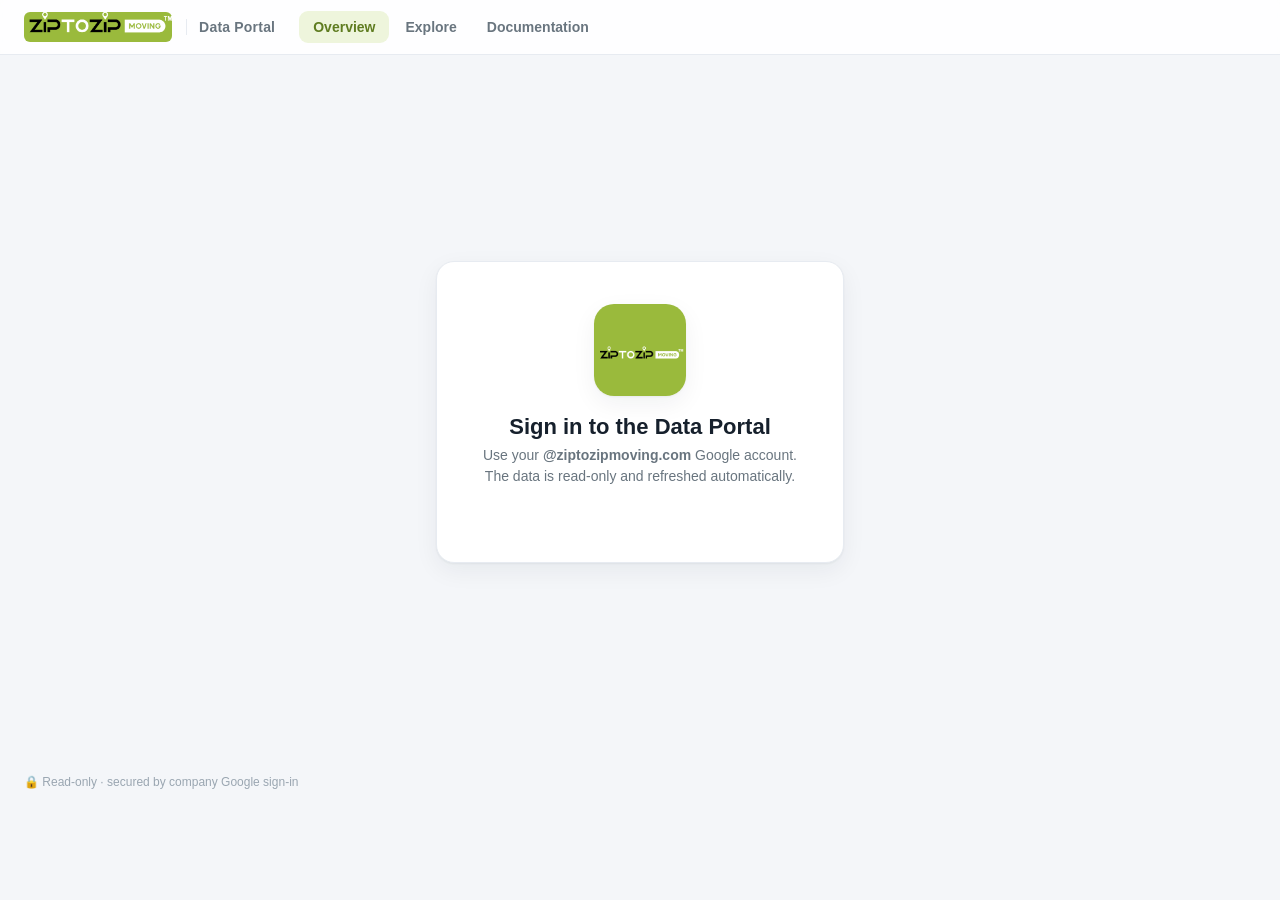
==== index.html @ b8f3fc36 "deploy: dataset folders + moveboard tuji" ====
<!doctype html>
<html lang="en">
<head>
<meta charset="utf-8">
<meta name="viewport" content="width=device-width, initial-scale=1">
<title>Zip to Zip — Data Portal</title>
<link rel="icon" type="image/png" href="logo.png">
<link rel="apple-touch-icon" href="logo.png">
<script src="https://accounts.google.com/gsi/client" async></script>
<style>
  :root{
    --bg:#f4f6f9; --panel:#fff; --ink:#16202c; --muted:#69757f; --faint:#9aa6b1; --line:#e7ebf1;
    --brand:#9ABA3C; --brand-d:#5f7c20; --brand-soft:#eef5dc; --brand-press:#8aa634;
    --blue:#2f6df6; --blue-soft:#e8f0fe; --amber:#e8a93b; --amber-soft:#fdf3e0; --red:#e0556b; --red-soft:#fcebee;
    --teal:#0fb5ae; --shadow:0 1px 2px rgba(16,32,48,.05),0 8px 24px rgba(16,32,48,.06);
    --radius:13px;
  }
  *{box-sizing:border-box}
  html,body{height:100%}
  body{margin:0;font-family:-apple-system,BlinkMacSystemFont,"Segoe UI",Roboto,Helvetica,Arial,sans-serif;background:var(--bg);color:var(--ink);font-size:14px}
  /* ---------- header ---------- */
  header.top{position:sticky;top:0;z-index:40;background:rgba(255,255,255,.86);backdrop-filter:saturate(180%) blur(10px);border-bottom:1px solid var(--line);display:flex;align-items:center;gap:18px;padding:11px 24px}
  .brand{display:flex;align-items:center;gap:10px;font-weight:750;letter-spacing:.2px}
  .logo{width:28px;height:28px;border-radius:8px;background:linear-gradient(135deg,var(--brand),#37c98a);display:grid;place-items:center;color:#fff;font-weight:800;box-shadow:0 2px 8px rgba(10,160,90,.35)}
  nav.tabs{display:flex;gap:2px;margin-left:6px}
  nav.tabs button{border:0;background:none;color:var(--muted);font-weight:600;padding:8px 14px;border-radius:9px;cursor:pointer;font-size:14px}
  nav.tabs button.active{background:var(--brand-soft);color:var(--brand-d)}
  nav.tabs button:hover:not(.active){background:#eef1f5;color:var(--ink)}
  .spacer{flex:1}
  .who{font-size:13px;color:var(--muted);display:flex;align-items:center;gap:7px}
  .who .av{width:24px;height:24px;border-radius:50%;background:var(--brand-soft);color:var(--brand-d);display:grid;place-items:center;font-weight:700;font-size:12px}
  .btn{border:1px solid var(--line);background:#fff;border-radius:10px;padding:0 13px;height:38px;font-size:13px;font-weight:600;cursor:pointer;color:var(--ink);display:inline-flex;align-items:center;gap:7px;white-space:nowrap}
  .btn:hover{background:#f5f7fa;border-color:#d8dee6}
  .btn.brand{background:var(--brand);border-color:var(--brand);color:#23300f;font-weight:700}
  .btn.brand:hover{background:var(--brand-press);border-color:var(--brand-press)}
  .brandlogo{height:30px;border-radius:6px;display:block}
  .brandsub{color:var(--muted);font-weight:600;font-size:14px;border-left:1px solid var(--line);padding-left:12px;margin-left:4px}
  .btn.ghost{border-color:transparent;background:transparent;color:var(--muted)}
  .btn svg{width:15px;height:15px}
  main{max-width:1280px;margin:0 auto;padding:24px}
  .hidden{display:none!important}
  /* ---------- gate ---------- */
  .gate{min-height:74vh;display:grid;place-items:center;text-align:center}
  .gate .card{background:#fff;border:1px solid var(--line);border-radius:18px;box-shadow:var(--shadow);padding:42px 46px;max-width:430px}
  .gate h1{margin:.4em 0 .2em;font-size:22px}
  .gate p{color:var(--muted);margin:.2em 0 20px;line-height:1.55}
  .gate .g_id_signin{display:flex;justify-content:center}
  /* ---------- kpis ---------- */
  .kpis{display:grid;grid-template-columns:repeat(4,1fr);gap:14px;margin-bottom:20px}
  .kpi{background:#fff;border:1px solid var(--line);border-radius:var(--radius);padding:16px 18px;box-shadow:var(--shadow);position:relative;overflow:hidden}
  .kpi::after{content:"";position:absolute;right:-14px;top:-14px;width:52px;height:52px;border-radius:50%;background:var(--brand-soft)}
  .kpi .label{font-size:11.5px;color:var(--muted);font-weight:700;text-transform:uppercase;letter-spacing:.05em}
  .kpi .val{font-size:27px;font-weight:780;margin-top:7px;letter-spacing:-.5px}
  .kpi .sub{font-size:12px;color:var(--faint);margin-top:3px}
  .refreshbar{display:flex;align-items:center;gap:11px;background:#fff;border:1px solid var(--line);border-radius:12px;box-shadow:var(--shadow);padding:11px 16px;margin-bottom:16px;font-size:13.5px;color:var(--muted)}
  .refreshbar .dotlive{width:8px;height:8px;border-radius:50%;background:var(--brand);box-shadow:0 0 0 3px var(--brand-soft);flex:none}
  .refreshbar b{color:var(--ink);font-weight:650}
  /* ---------- overview cards ---------- */
  .section-title{font-size:12px;font-weight:750;color:var(--muted);text-transform:uppercase;letter-spacing:.06em;margin:4px 0 12px}
  .grid{display:grid;grid-template-columns:repeat(auto-fill,minmax(330px,1fr));gap:14px}
  .tcard{background:#fff;border:1px solid var(--line);border-radius:var(--radius);padding:17px 18px;box-shadow:var(--shadow);cursor:pointer;transition:transform .09s,box-shadow .09s,border-color .09s}
  .tcard:hover{transform:translateY(-2px);box-shadow:0 12px 30px rgba(16,32,48,.13);border-color:#d8e0e8}
  .tcard h3{margin:0;font-size:15px;display:flex;align-items:center;gap:8px}
  .tcard .openhint{margin-left:auto;color:var(--faint);font-size:12px;font-weight:600;opacity:0;transition:opacity .1s}
  .tcard:hover .openhint{opacity:1}
  .dot{width:9px;height:9px;border-radius:50%;display:inline-block;flex:none;box-shadow:0 0 0 3px rgba(0,0,0,.03)}
  .dot.g{background:var(--brand)} .dot.a{background:var(--amber)} .dot.r{background:#aab4bd}
  .tcard .rows{font-size:30px;font-weight:780;margin:9px 0 4px;letter-spacing:-.5px}
  .meta{font-size:12.5px;color:var(--muted);line-height:1.75}
  .meta b{color:var(--ink);font-weight:650}
  .chips{display:flex;flex-wrap:wrap;gap:5px;margin-top:11px}
  .chip{background:#f2f5f9;border:1px solid var(--line);border-radius:999px;padding:3px 10px;font-size:11px;color:var(--muted)}
  /* ---------- explore ---------- */
  .toolbar{background:#fff;border:1px solid var(--line);border-radius:var(--radius);box-shadow:var(--shadow);padding:12px 14px;display:flex;align-items:center;gap:10px;flex-wrap:wrap;margin-bottom:14px}
  .field{display:flex;align-items:center;gap:7px;height:38px;border:1px solid var(--line);border-radius:10px;padding:0 6px 0 11px;background:#fff}
  .field label{font-size:11px;color:var(--faint);font-weight:700;text-transform:uppercase;letter-spacing:.04em}
  .field select,.field input{border:0;outline:0;background:transparent;font-size:13.5px;color:var(--ink);height:36px}
  select.bare,input.bare{border:1px solid var(--line);border-radius:10px;height:38px;padding:0 11px;font-size:13.5px;background:#fff;color:var(--ink);outline:0}
  select.bare:focus,input.bare:focus,.field:focus-within{border-color:var(--brand);box-shadow:0 0 0 3px var(--brand-soft)}
  .search{flex:1;min-width:180px;position:relative;display:flex;align-items:center}
  .search svg{position:absolute;left:11px;width:15px;height:15px;color:var(--faint)}
  .search input{width:100%;height:38px;border:1px solid var(--line);border-radius:10px;padding:0 12px 0 33px;font-size:13.5px;outline:0;background:#fff}
  .search input:focus{border-color:var(--brand);box-shadow:0 0 0 3px var(--brand-soft)}
  .menu-wrap{position:relative}
  .pop{position:absolute;top:calc(100% + 6px);z-index:50;background:#fff;border:1px solid var(--line);border-radius:12px;box-shadow:0 10px 30px rgba(16,32,48,.16);padding:6px;min-width:210px}
  .pop.right{right:0}
  .pop button.item{display:flex;width:100%;align-items:center;gap:10px;border:0;background:none;padding:9px 11px;border-radius:8px;font-size:13.5px;cursor:pointer;color:var(--ink);text-align:left}
  .pop button.item:hover{background:#f3f6f9}
  .pop button.item svg{width:16px;height:16px;flex:none;color:var(--muted)}
  .colpop{max-height:320px;overflow:auto;min-width:240px}
  .colpop .row{display:flex;align-items:center;gap:9px;padding:6px 9px;border-radius:8px;font-size:13px}
  .colpop .row:hover{background:#f3f6f9}
  .colpop .tools{display:flex;gap:6px;padding:4px 6px 8px;border-bottom:1px solid var(--line);margin-bottom:6px}
  .metabar{display:flex;align-items:center;gap:10px;margin:0 2px 10px;font-size:13px;color:var(--muted)}
  .pill{display:inline-flex;align-items:center;gap:6px;background:#f2f5f9;border:1px solid var(--line);border-radius:999px;padding:3px 11px;font-size:12px;color:var(--muted)}
  .pill.warn{background:var(--amber-soft);border-color:#f3dca6;color:#9a6b12}
  .tablewrap{background:#fff;border:1px solid var(--line);border-radius:var(--radius);box-shadow:var(--shadow);overflow:auto;max-height:64vh}
  table.data{border-collapse:separate;border-spacing:0;width:100%;font-size:13px}
  table.data th,table.data td{padding:12px 18px;border-bottom:1px solid #eef1f5;text-align:left;white-space:nowrap;max-width:400px;overflow:hidden;text-overflow:ellipsis;vertical-align:middle}
  table.data thead th{position:sticky;top:0;background:#fbfcfe;font-weight:700;color:#5b6772;cursor:pointer;user-select:none;font-size:11px;text-transform:uppercase;letter-spacing:.05em;border-bottom:2px solid #e3e8ef;z-index:1}
  table.data thead th:hover{color:var(--brand-d)}
  table.data tbody tr{transition:background .06s}
  table.data tbody tr:hover{background:#f5faf7}
  table.data tbody tr:last-child td{border-bottom:0}
  table.data th:first-child,table.data td:first-child{padding-left:22px}
  table.data th:last-child,table.data td:last-child{padding-right:22px}
  table.data td:first-child{color:var(--muted);font-variant-numeric:tabular-nums}
  table.data th.num,table.data td.num{text-align:right;font-variant-numeric:tabular-nums}
  td .money{font-variant-numeric:tabular-nums;font-weight:650}
  .badge{display:inline-block;padding:2px 10px;border-radius:999px;font-size:11.5px;font-weight:650;line-height:1.5}
  .badge.g{background:var(--brand-soft);color:var(--brand-d)} .badge.b{background:var(--blue-soft);color:#1b4fd1}
  .badge.a{background:var(--amber-soft);color:#9a6b12} .badge.r{background:var(--red-soft);color:#bb3b52}
  .badge.n{background:#eef1f5;color:#5b6772}
  .muted{color:var(--faint)} .small{font-size:12px}
  .pager{display:flex;align-items:center;gap:8px;justify-content:flex-end;margin-top:12px;font-size:13px;color:var(--muted)}
  .state{display:grid;place-items:center;padding:64px 0;color:var(--faint);text-align:center}
  .spin{width:26px;height:26px;border:3px solid var(--line);border-top-color:var(--brand);border-radius:50%;animation:sp .8s linear infinite;margin-bottom:12px}
  @keyframes sp{to{transform:rotate(360deg)}}
  /* docs */
  .doc-wrap{max-width:940px;margin:0 auto}
  .doc-card{background:#fff;border:1px solid var(--line);border-radius:var(--radius);padding:20px 22px;box-shadow:var(--shadow);margin-bottom:16px}
  .doc-card h2{font-size:15px;margin:0 0 4px;display:flex;align-items:center;gap:8px}
  .doc-card>p{color:var(--muted);line-height:1.6;margin:6px 0 12px;font-size:13.5px}
  .kv{display:flex;gap:12px;align-items:center;font-size:13px;padding:9px 0;border-bottom:1px dashed var(--line)}
  .kv:last-child{border-bottom:0}
  .kv .k{color:var(--muted);width:120px;flex:none;font-weight:650}
  .kv code,code.inline{background:#eef2f7;padding:2px 8px;border-radius:6px;font-size:12.5px;font-family:ui-monospace,SFMono-Regular,Menlo,Consolas,monospace}
  .copybtn{margin-left:auto;border:1px solid var(--line);background:#fff;border-radius:7px;padding:4px 9px;font-size:11.5px;font-weight:600;cursor:pointer;color:var(--muted)}
  .copybtn:hover{background:#f3f6f9;color:var(--ink)}
  pre.code{position:relative;background:#0e1726;color:#e7eef6;border-radius:11px;padding:15px 16px;overflow:auto;font-size:12.5px;line-height:1.6;font-family:ui-monospace,SFMono-Regular,Menlo,Consolas,monospace;margin:4px 0}
  pre.code .cp{position:absolute;top:8px;right:8px;background:#1d2a3d;border:0;color:#9fb4cc;border-radius:7px;padding:4px 9px;font-size:11px;cursor:pointer}
  pre.code .cp:hover{background:#26384f;color:#fff}
  table.api{width:100%;border-collapse:collapse;font-size:13px;margin-top:4px}
  table.api th,table.api td{border-bottom:1px solid var(--line);padding:9px 10px;text-align:left;vertical-align:top}
  table.api th{font-size:11px;text-transform:uppercase;letter-spacing:.04em;color:var(--muted)}
  table.api code{background:#eef2f7;padding:1px 6px;border-radius:5px;font-size:12px;font-family:ui-monospace,monospace}
  .dc-head{display:flex;align-items:center;gap:8px;flex-wrap:wrap}
  /* toast */
  #toast{position:fixed;bottom:24px;left:50%;transform:translateX(-50%) translateY(20px);background:#16202c;color:#fff;padding:11px 18px;border-radius:10px;font-size:13px;font-weight:600;box-shadow:0 8px 28px rgba(0,0,0,.25);opacity:0;pointer-events:none;transition:.25s;z-index:99;display:flex;gap:8px;align-items:center}
  #toast.show{opacity:1;transform:translateX(-50%) translateY(0)}
  footer{max-width:1280px;margin:6px auto 32px;padding:0 24px;color:var(--faint);font-size:12px;display:flex;gap:8px;align-items:center}
  .err{color:var(--red);font-size:13px}
  @media(max-width:820px){.kpis{grid-template-columns:repeat(2,1fr)}}
</style>
</head>
<body>
<header class="top">
  <div class="brand"><img class="brandlogo" src="logo-wide.png" alt="Zip to Zip Moving"><span class="brandsub">Data Portal</span></div>
  <nav class="tabs" id="tabs">
    <button data-tab="overview" class="active">Overview</button>
    <button data-tab="explore">Explore</button>
    <button data-tab="docs">Documentation</button>
  </nav>
  <div class="spacer"></div>
  <div class="who" id="who"></div>
  <div id="gbtn"><div id="g_id_onload" data-client_id="32168089642-fkk3rglncf6hl5ikq7pi6jbornug1kbb.apps.googleusercontent.com" data-callback="onSignIn" data-auto_prompt="false" data-auto_select="true"></div><div class="g_id_signin" data-type="standard" data-size="medium"></div></div>
  <button class="btn ghost hidden" id="refreshBtn" title="Refresh data"><svg viewBox="0 0 24 24" fill="none" stroke="currentColor" stroke-width="2"><path d="M21 12a9 9 0 1 1-2.6-6.4M21 4v5h-5"/></svg></button>
</header>

<main>
  <section id="gate" class="gate">
    <div class="card">
      <img src="logo.png" alt="Zip to Zip Moving" style="width:92px;height:92px;border-radius:20px;display:block;margin:0 auto 18px;box-shadow:var(--shadow)">
      <h1>Sign in to the Data Portal</h1>
      <p>Use your <b>@ziptozipmoving.com</b> Google account.<br>The data is read-only and refreshed automatically.</p>
      <div class="g_id_signin" data-type="standard" data-size="large" data-theme="filled_black" data-shape="pill"></div>
      <div class="err" id="gateErr" style="margin-top:12px"></div>
    </div>
  </section>

  <div id="app" class="hidden">
    <!-- OVERVIEW -->
    <section id="overview">
      <div id="refreshBar" class="refreshbar"></div>
      <div class="kpis" id="kpis"></div>
      <div class="section-title">Datasets — health &amp; freshness</div>
      <div id="cards"></div>
    </section>

    <!-- EXPLORE -->
    <section id="explore" class="hidden">
      <div class="toolbar">
        <select class="bare" id="exTable" style="font-weight:650"></select>
        <div class="menu-wrap">
          <button class="btn" id="colBtn"><svg viewBox="0 0 24 24" fill="none" stroke="currentColor" stroke-width="2"><path d="M4 6h16M4 12h16M4 18h16"/></svg> Columns</button>
          <div class="pop colpop hidden" id="colPop"></div>
        </div>
        <div class="field"><label>From</label><input type="date" id="exSince"></div>
        <select class="bare" id="exLimit" title="Max rows to load">
          <option value="1000">1,000 rows</option><option value="10000">10,000 rows</option>
          <option value="50000">50,000 rows</option><option value="1000000">All rows</option>
        </select>
        <button class="btn brand" id="exLoad">Load</button>
        <div class="search"><svg viewBox="0 0 24 24" fill="none" stroke="currentColor" stroke-width="2"><circle cx="11" cy="11" r="7"/><path d="m21 21-4.3-4.3"/></svg><input type="text" id="exSearch" placeholder="Search loaded rows…"></div>
        <div class="menu-wrap">
          <button class="btn" id="expBtn"><svg viewBox="0 0 24 24" fill="none" stroke="currentColor" stroke-width="2"><path d="M12 3v12m0 0 4-4m-4 4-4-4M5 21h14"/></svg> Export <svg viewBox="0 0 24 24" fill="none" stroke="currentColor" stroke-width="2" style="width:13px"><path d="m6 9 6 6 6-6"/></svg></button>
          <div class="pop right hidden" id="expPop">
            <button class="item" data-x="csv"><svg viewBox="0 0 24 24" fill="none" stroke="currentColor" stroke-width="2"><path d="M12 3v12m0 0 4-4m-4 4-4-4M5 21h14"/></svg> Download CSV</button>
            <button class="item" data-x="json"><svg viewBox="0 0 24 24" fill="none" stroke="currentColor" stroke-width="2"><path d="M12 3v12m0 0 4-4m-4 4-4-4M5 21h14"/></svg> Download JSON</button>
            <button class="item" data-x="copy"><svg viewBox="0 0 24 24" fill="none" stroke="currentColor" stroke-width="2"><rect x="9" y="9" width="11" height="11" rx="2"/><path d="M5 15V5a2 2 0 0 1 2-2h10"/></svg> Copy to clipboard</button>
          </div>
        </div>
      </div>
      <div class="metabar" id="exMeta"></div>
      <div class="tablewrap"><div id="exBody"></div></div>
      <div class="pager" id="exPager"></div>
    </section>

    <!-- DOCUMENTATION -->
    <section id="docs" class="hidden doc-wrap"></section>
  </div>
</main>

<footer><span>🔒 Read-only · secured by company Google sign-in</span><span class="spacer" style="flex:1"></span><span id="genAt"></span></footer>
<div id="toast"></div>

<script>
const API="https://ztz-bridge-32168089642.us-east4.run.app";
let TOKEN=null,STATS=null;
const LABELS={angi_leads:"Angi Leads",thumbtack_leads:"Thumbtack Leads",ringcentral_calls:"RingCentral Calls",
  ringcentral_sms:"RingCentral SMS",callrail_calls:"CallRail Calls",moveboard:"Moveboard (Jobs)",hatch:"Hatch"};
const pretty=t=>LABELS[t]||t.replace(/_/g," ").replace(/\b\w/g,c=>c.toUpperCase());
const dispName=t=>t.label||pretty(t.table);   // t is a STATS entry
const fmtN=n=>Number(n).toLocaleString();
/* group STATS entries into ordered folders by their catalog category */
function groupByFolder(tables){
  const f={};
  tables.forEach(t=>{const k=t.category||"Other";
    (f[k]=f[k]||{name:k,order:t.cat_order??999,items:[]}).items.push(t);
    f[k].order=Math.min(f[k].order,t.cat_order??999);});
  const arr=Object.values(f);
  arr.forEach(x=>x.items.sort((a,b)=>((a.ds_order??999)-(b.ds_order??999))||a.table.localeCompare(b.table)));
  arr.sort((a,b)=>(a.order-b.order)||a.name.localeCompare(b.name));
  return arr;
}
function ago(s){if(!s)return"—";const d=new Date(s.replace(" ","T")+"Z");const m=(Date.now()-d)/6e4;
  if(m<60)return Math.max(1,Math.round(m))+"m ago";const h=m/60;if(h<24)return Math.round(h)+"h ago";
  const dd=h/24;if(dd<30)return Math.round(dd)+"d ago";return Math.round(dd/30)+"mo ago";}
function statusDot(s){if(!s)return"r";const d=(Date.now()-new Date(s.replace(" ","T")+"Z"))/864e5;return d<7?"g":d<30?"a":"r";}
function dOnly(s){return s?s.slice(0,10):"—";}
function toast(msg){const t=document.getElementById("toast");t.innerHTML="✓ "+msg;t.classList.add("show");clearTimeout(t._t);t._t=setTimeout(()=>t.classList.remove("show"),2200);}

async function api(path){const r=await fetch(API+path,{headers:{Authorization:"Bearer "+TOKEN}});
  if(!r.ok){if(r.status===401){logout();}throw new Error("HTTP "+r.status+": "+(await r.text()));}return r.json();}
function decodeJwt(t){try{return JSON.parse(atob(t.split(".")[1].replace(/-/g,"+").replace(/_/g,"/")));}catch(e){return {};}}
function tokenValid(t){const p=decodeJwt(t);return !!(p.exp&&p.exp*1000>Date.now()+30000);}
function logout(){TOKEN=null;try{localStorage.removeItem("ztz_tok");}catch(e){}
  document.getElementById("who").innerHTML="";document.getElementById("gbtn").classList.remove("hidden");
  document.getElementById("refreshBtn").classList.add("hidden");switchTab("overview");}

async function applySession(token){
  TOKEN=token; try{localStorage.setItem("ztz_tok",token);}catch(e){}
  const email=(decodeJwt(token).email||"");
  document.getElementById("who").innerHTML=email?`<span class="av">${email[0].toUpperCase()}</span>${email}`:"";
  document.getElementById("gbtn").classList.add("hidden");
  document.getElementById("refreshBtn").classList.remove("hidden");
  try{await loadStats();}catch(e){document.getElementById("gateErr").textContent=e.message;logout();return;}
  switchTab("overview");
}
window.onSignIn=(resp)=>applySession(resp.credential);
function restoreSession(){let t=null;try{t=localStorage.getItem("ztz_tok");}catch(e){}
  if(t&&tokenValid(t))applySession(t);}

async function loadStats(){
  STATS=await api("/api/_stats");
  renderOverview();fillSelectors();
  document.getElementById("genAt").textContent="Snapshot: "+new Date(STATS.generated_at).toLocaleString();
}
const kpi=(l,v,s)=>`<div class="kpi"><div class="label">${l}</div><div class="val">${v}</div><div class="sub">${s||""}</div></div>`;
function renderOverview(){
  const T=STATS.tables;
  const totalRows=T.reduce((a,t)=>a+t.rows,0);
  const lastUpd=T.map(t=>t.last_update).filter(Boolean).sort().slice(-1)[0];
  const files=T.reduce((a,t)=>a+(t.by_file?t.by_file.length:0),0);
  document.getElementById("kpis").innerHTML=
    kpi("Total records",fmtN(totalRows),"across all datasets")+
    kpi("Datasets",T.length,"live tables")+
    kpi("Source files",files,"loaded exports")+
    kpi("Last updated",ago(lastUpd),lastUpd?("on "+dOnly(lastUpd)):"");
  const card=t=>{
    const chips=(t.by_file||[]).slice(0,8).map(f=>`<span class="chip">${f.file}: ${fmtN(f.rows)}</span>`).join("");
    return `<div class="tcard" data-table="${t.table}">
      <h3><span class="dot ${statusDot(t.last_update)}"></span>${dispName(t)}<span class="openhint">Explore →</span></h3>
      <div class="rows">${fmtN(t.rows)}</div>
      <div class="meta">
        <div>Updated <b>${ago(t.last_update)}</b> <span class="muted">(${dOnly(t.last_update)})</span></div>
        <div>Coverage <b>${dOnly(t.date_min)}</b> → <b>${dOnly(t.date_max)}</b></div>
        <div><b>${t.columns}</b> columns · <b>${(t.by_file||[]).length}</b> source file(s)</div>
      </div><div class="chips">${chips}</div></div>`;
  };
  document.getElementById("cards").innerHTML=groupByFolder(T).map(f=>
    `<div class="section-title">${f.name} <span class="muted" style="font-weight:600">· ${f.items.length}</span></div>`+
    `<div class="grid" style="margin-bottom:22px">${f.items.map(card).join("")}</div>`
  ).join("");
  document.querySelectorAll(".tcard").forEach(c=>c.onclick=()=>{document.getElementById("exTable").value=c.dataset.table;switchTab("explore");onTableChange();loadTable();});
  renderRefreshBar();
}
function nextRefreshStr(){
  const et=new Date(new Date().toLocaleString("en-US",{timeZone:"America/New_York"}));
  const mins=et.getHours()*60+et.getMinutes();
  const until=(Math.floor(mins/360)+1)*360-mins;
  const h=Math.floor(until/60), m=until%60;
  return (h?h+"h ":"")+m+"m";
}
let _refreshing=false;
function renderRefreshBar(){
  const el=document.getElementById("refreshBar");
  if(_refreshing){el.innerHTML=`<span class="dotlive"></span><span><b>Refreshing…</b> pulling the latest data — the overview updates automatically when it's ready (a few minutes).</span>`;return;}
  el.innerHTML=`<span class="dotlive"></span><span>Data auto-refreshes every 6 hours · <b>next in ${nextRefreshStr()}</b></span><span style="flex:1"></span><button class="btn brand" id="refreshNow">↻ Refresh data now</button>`;
  document.getElementById("refreshNow").onclick=()=>doDataRefresh();
}
function dataSig(){return STATS?STATS.tables.map(t=>t.table+":"+t.rows+":"+t.last_update).join("|"):"";}
async function doDataRefresh(){
  _refreshing=true; renderRefreshBar();
  try{
    const r=await fetch(API+"/api/refresh",{method:"POST",headers:{Authorization:"Bearer "+TOKEN}});
    if(r.status===401){logout();return;}
    const j=await r.json(); if(!r.ok) throw new Error(j.error||("HTTP "+r.status));
    toast(j.message||"Refresh started"); pollAfterRefresh();
  }catch(e){ _refreshing=false; renderRefreshBar(); toast("Refresh failed: "+e.message); }
}
function pollAfterRefresh(){
  const before=dataSig(); let n=0;
  const iv=setInterval(async()=>{ n++;
    try{await loadStats();}catch(e){clearInterval(iv);_refreshing=false;renderRefreshBar();return;}
    if(dataSig()!==before){clearInterval(iv);_refreshing=false;renderRefreshBar();toast("Overview updated with fresh data");}
    else if(n>=12){clearInterval(iv);_refreshing=false;renderRefreshBar();}
  },30000);
}
function fillSelectors(){
  document.getElementById("exTable").innerHTML=groupByFolder(STATS.tables).map(f=>
    `<optgroup label="${f.name}">`+f.items.map(t=>`<option value="${t.table}">${dispName(t)}</option>`).join("")+`</optgroup>`
  ).join("");
  onTableChange();
}

/* ---------- Explore ---------- */
let curRows=[],curCols=[],chosenCols=[],sortKey=null,sortDir=1,page=0;const PAGE=100;
const statForTable=t=>STATS.tables.find(x=>x.table===t);
const CUR=/(total|cost|price|tax|quote|payment|charge|valuation|tips|amount|revenue|\bnet\b|\bfee\b)/i;
const NUMC=/(^#$|count|number|qty|score|duration|segment|response time|trucks|crew|lbs|c\.f)/i;
const STAT=/status|flag/i;
const SCOL={booked:"g",completed:"g",won:"g",paid:"g",active:"g",quote:"b",new:"b",open:"b","in progress":"b",pending:"a",hold:"a",scheduled:"a",cancelled:"r",canceled:"r",lost:"r",refunded:"r",failed:"r"};
const isNum=v=>v!==null&&v!==""&&!isNaN(Number(String(v).replace(/[,$\s]/g,"")));
const money=v=>Number(String(v).replace(/[,$\s]/g,"")).toLocaleString(undefined,{style:"currency",currency:"USD"});
const isDate=v=>typeof v==="string"&&/^\d{4}-\d{2}-\d{2}([ T]\d{2}:\d{2})?/.test(v);
function fmtDate(v){const t=/\d{2}:\d{2}/.test(v);const d=new Date(v.replace(" ","T"));if(isNaN(d))return v;
  let s=d.toLocaleDateString(undefined,{year:"numeric",month:"short",day:"numeric"});
  if(t)s+=" · "+d.toLocaleTimeString(undefined,{hour:"2-digit",minute:"2-digit"});return s;}
const rightAlign=c=>CUR.test(c)||NUMC.test(c);
function cell(c,v){
  if(v===null||v===undefined||v==="")return '<span class="muted">—</span>';
  if(STAT.test(c)){const k=String(v).toLowerCase().trim();return `<span class="badge ${SCOL[k]||"n"}">${v}</span>`;}
  if(CUR.test(c)&&isNum(v))return `<span class="money">${money(v)}</span>`;
  if(isDate(String(v)))return fmtDate(String(v));
  return String(v);
}
function onTableChange(){chosenCols=[];sortKey=null;page=0;document.getElementById("exSince").value="";
  document.getElementById("colPop").innerHTML="<div class='muted small' style='padding:6px 9px'>Load once to choose columns…</div>";
  document.getElementById("exMeta").innerHTML="";document.getElementById("exBody").innerHTML="";document.getElementById("exPager").innerHTML="";}
async function loadTable(){
  const t=document.getElementById("exTable").value,lim=document.getElementById("exLimit").value,since=document.getElementById("exSince").value;
  let path=`/api/${encodeURIComponent(t)}?limit=${lim}`;
  if(chosenCols.length)path+=`&cols=${encodeURIComponent(chosenCols.join(","))}`;
  const st=statForTable(t);if(since&&st&&st.date_col)path+=`&since=${since}&since_col=${encodeURIComponent(st.date_col)}`;
  document.getElementById("exBody").innerHTML='<div class="state"><div class="spin"></div>Loading '+pretty(t)+'…</div>';
  document.getElementById("exMeta").innerHTML="";document.getElementById("exPager").innerHTML="";
  try{
    const data=await api(path);
    curRows=data.rows||[];curCols=curRows.length?Object.keys(curRows[0]):[];
    if(!chosenCols.length)buildColMenu(curCols);
    sortKey=null;page=0;
    document.getElementById("exMeta").innerHTML=`<span class="pill">▦ <b style="color:var(--ink)">${fmtN(data.count)}</b>&nbsp;rows</span>`+
      (data.truncated?`<span class="pill warn">capped at limit — add a date filter for more</span>`:"")+
      (since?`<span class="pill">since ${since}</span>`:"");
    renderGrid();
  }catch(e){document.getElementById("exBody").innerHTML=`<div class="state"><span class="err">${e.message}</span></div>`;}
}
function buildColMenu(cols){
  const pop=document.getElementById("colPop");
  pop.innerHTML=`<div class="tools"><button class="btn ghost small" id="colAll">All</button><button class="btn ghost small" id="colNone">None</button></div>`+
    cols.map(c=>`<label class="row"><input type="checkbox" value="${c.replace(/"/g,'&quot;')}" checked> ${c}</label>`).join("");
  const sync=()=>{chosenCols=[...pop.querySelectorAll("input:checked")].map(x=>x.value);};
  pop.querySelectorAll("input").forEach(cb=>cb.onchange=sync);
  pop.querySelector("#colAll").onclick=()=>{pop.querySelectorAll("input").forEach(x=>x.checked=true);sync();};
  pop.querySelector("#colNone").onclick=()=>{pop.querySelectorAll("input").forEach(x=>x.checked=false);sync();};
  chosenCols=cols.slice();
}
function viewRows(){
  const q=document.getElementById("exSearch").value.trim().toLowerCase();
  let rows=q?curRows.filter(r=>Object.values(r).some(v=>String(v??"").toLowerCase().includes(q))):curRows;
  if(sortKey)rows=[...rows].sort((a,b)=>{let x=a[sortKey],y=b[sortKey];if(x==null)return 1;if(y==null)return -1;
    const nx=parseFloat(String(x).replace(/[,$]/g,"")),ny=parseFloat(String(y).replace(/[,$]/g,""));
    const both=!isNaN(nx)&&!isNaN(ny);return(both?nx-ny:String(x).localeCompare(String(y)))*sortDir;});
  return rows;
}
function renderGrid(){
  const rows=viewRows(),cols=curCols,start=page*PAGE,slice=rows.slice(start,start+PAGE);
  if(!curRows.length){document.getElementById("exBody").innerHTML='<div class="state">No rows. Click <b style="color:var(--ink);margin:0 4px">Load</b> to fetch data.</div>';return;}
  const head="<thead><tr>"+cols.map(c=>`<th class="${rightAlign(c)?'num':''}" data-k="${c.replace(/"/g,'&quot;')}">${c}${sortKey===c?(sortDir>0?" ↑":" ↓"):""}</th>`).join("")+"</tr></thead>";
  const body="<tbody>"+slice.map(r=>"<tr>"+cols.map(c=>`<td class="${rightAlign(c)?'num':''}" title="${String(r[c]??"").replace(/"/g,'&quot;')}">${cell(c,r[c])}</td>`).join("")+"</tr>").join("")+"</tbody>";
  document.getElementById("exBody").innerHTML=`<table class="data">${head}${body}</table>`;
  document.querySelectorAll("#exBody th").forEach(th=>th.onclick=()=>{const k=th.dataset.k;if(sortKey===k)sortDir*=-1;else{sortKey=k;sortDir=1;}page=0;renderGrid();});
  const tot=rows.length,end=Math.min(start+PAGE,tot);
  document.getElementById("exPager").innerHTML=`<span>${tot?start+1:0}–${end} of <b style="color:var(--ink)">${fmtN(tot)}</b></span>
    <button class="btn" id="pp" ${page<=0?"disabled":""}>‹</button><button class="btn" id="pn" ${end>=tot?"disabled":""}>›</button>`;
  const pp=document.getElementById("pp"),pn=document.getElementById("pn");
  if(pp)pp.onclick=()=>{page--;renderGrid();};if(pn)pn.onclick=()=>{page++;renderGrid();};
}
function toCSV(rows){if(!rows.length)return"";const cols=Object.keys(rows[0]);
  const esc=v=>{v=v==null?"":String(v);return /[",\n]/.test(v)?'"'+v.replace(/"/g,'""')+'"':v;};
  return cols.join(",")+"\n"+rows.map(r=>cols.map(c=>esc(r[c])).join(",")).join("\n");}
function dl(name,text,type){const b=new Blob([text],{type});const u=URL.createObjectURL(b);const a=document.createElement("a");a.href=u;a.download=name;a.click();URL.revokeObjectURL(u);}
function doExport(kind){
  const rows=viewRows(),t=document.getElementById("exTable").value;
  if(!rows.length){toast("Nothing to export — load data first");return;}
  if(kind==="csv"){dl(t+".csv",toCSV(rows),"text/csv");toast(fmtN(rows.length)+" rows → CSV");}
  else if(kind==="json"){dl(t+".json",JSON.stringify(rows,null,2),"application/json");toast(fmtN(rows.length)+" rows → JSON");}
  else if(kind==="copy"){navigator.clipboard.writeText(toCSV(rows)).then(()=>toast(fmtN(rows.length)+" rows copied"));}
  document.getElementById("expPop").classList.add("hidden");
}

/* ---------- Documentation ---------- */
const CLIENT_ID="32168089642-fkk3rglncf6hl5ikq7pi6jbornug1kbb.apps.googleusercontent.com";
const esc=s=>String(s).replace(/&/g,"&amp;").replace(/</g,"&lt;").replace(/>/g,"&gt;");
const codeBlock=txt=>`<pre class="code"><button class="cp">Copy</button>${esc(txt)}</pre>`;
const QS=`const API = "${API}";
// idToken = the Google ID token from "Sign in with Google" (@ziptozipmoving.com)
const res = await fetch(API + "/api/moveboard?since=2025-01-01&since_col=Create Date&limit=5000", {
  headers: { Authorization: "Bearer " + idToken }
});
const data = await res.json();   // { table, count, truncated, rows: [...] }`;
function docsStatic(){
  const docUrl=location.origin+location.pathname.replace(/index\.html$/,"")+"llms.txt";
  const aiPrompt="Fetch "+docUrl+" and use it to connect this project to the Zip to Zip live data bridge: repoint the data sources onto the bridge using the API, datasets, columns, auth, and query parameters it documents, then rebuild the dashboards to read live data.";
  return `
  <div class="doc-card">
    <h2>Zip to Zip — Data Bridge API</h2>
    <p>This portal reads live data from a read-only HTTP API ("the bridge"). This page documents it for developers and AI assistants building dashboards or tools on top of the data. Everything is <b>read-only</b>; data refreshes automatically (~every 6 hours).</p>
    <div style="background:var(--brand-soft);border:1px solid #c7ecd6;border-radius:10px;padding:12px 14px;margin-top:6px">
      <div style="font-weight:700;color:var(--brand-d);margin-bottom:4px">🤖 For AI assistants</div>
      <div style="font-size:13.5px;color:#1f3a2b;line-height:1.55">Point another Claude at this <b>public, no-login</b> reference — it contains this whole spec:</div>
      <div style="display:flex;align-items:center;gap:8px;flex-wrap:wrap;margin-top:8px">
        <code class="inline" style="font-size:12.5px">${docUrl}</code>
        <button class="copybtn" data-copy="${docUrl}">Copy URL</button>
        <button class="copybtn" data-copy="${aiPrompt}" style="border-color:var(--brand);color:var(--brand-d)">Copy AI prompt</button>
      </div>
    </div>
  </div>
  <div class="doc-card">
    <h2>Connection</h2>
    <div class="kv"><span class="k">Bridge URL</span><code>${API}</code><button class="copybtn" data-copy="${API}">Copy</button></div>
    <div class="kv"><span class="k">Google Client ID</span><code>${CLIENT_ID}</code><button class="copybtn" data-copy="${CLIENT_ID}">Copy</button></div>
    <div class="kv"><span class="k">Auth</span><span>Google sign-in restricted to <code class="inline">@ziptozipmoving.com</code>. Send the ID token as <code class="inline">Authorization: Bearer &lt;token&gt;</code> on every request (except <code class="inline">/api/health</code>).</span></div>
    <div class="kv"><span class="k">Origin</span><span>The page must be served from an allow-listed origin (<code class="inline">marymd84.github.io</code>, <code class="inline">tornikez2z.github.io</code>). Need another? Ask the data owner.</span></div>
    <div class="kv"><span class="k">Access</span><span>Read-only (SELECT). No writes are possible.</span></div>
  </div>
  <div class="doc-card">
    <h2>Endpoints</h2>
    <table class="api">
      <tr><th>Method &amp; path</th><th>Returns</th></tr>
      <tr><td><code>GET /api/health</code></td><td>{ "ok": true } — open, no auth</td></tr>
      <tr><td><code>GET /api/_tables</code></td><td>{ "tables": [...] } — live dataset names</td></tr>
      <tr><td><code>GET /api/_stats</code></td><td>per-dataset metadata: rows, columns, last update, date coverage, by-file, by-month</td></tr>
      <tr><td><code>GET /api/&lt;dataset&gt;</code></td><td>{ "table", "count", "truncated", "rows": [...] } — rows keyed by exact column name</td></tr>
    </table>
  </div>
  <div class="doc-card">
    <h2>Query parameters (for <code class="inline">/api/&lt;dataset&gt;</code>)</h2>
    <table class="api">
      <tr><th>Param</th><th>Meaning</th></tr>
      <tr><td><code>limit</code></td><td>Max rows (ceiling ~1,000,000). <code>truncated:true</code> in the response means you hit the cap.</td></tr>
      <tr><td><code>since</code> + <code>since_col</code></td><td>Server-side date filter. Example: <code>?since=2025-01-01&amp;since_col=Create Date</code></td></tr>
      <tr><td><code>cols</code></td><td>Return only these columns (validated). Example: <code>?cols=#,Status,Closing Total,Create Date</code></td></tr>
    </table>
    <p style="margin-top:12px">Responses are streamed and gzip-compressed, so full tables of any size are fine. Pull only what you need with <code class="inline">since</code>/<code class="inline">cols</code>, and render large results with a virtualized/paginated grid.</p>
  </div>
  <div class="doc-card">
    <h2>Quick start</h2>
    ${codeBlock(QS)}
  </div>
  <div class="doc-card">
    <h2>Notes &amp; conventions</h2>
    <p>• Column names are the exact source headers (with spaces/symbols, e.g. <code class="inline">"Date / Time"</code>, <code class="inline">"#"</code>). • Every table also has 4 lineage columns: <code class="inline">File Name</code>, <code class="inline">Company</code>, <code class="inline">Update Date</code>, <code class="inline">File Path</code>. • Dates come back as strings (<code class="inline">"2025-06-03 17:42:00"</code>); blanks are <code class="inline">null</code>. • Data is customer PII — only signed-in company users see it; don't export it elsewhere. • If your project currently uses any of these datasets from Excel/Sheets, switch its data source to this bridge so it stays live.</p>
  </div>
  <div class="section-title" style="margin-top:8px">Datasets (live)</div>
  <div id="docsDatasets"><div class="state"><div class="spin"></div>Loading dataset schemas…</div></div>`;
}
const docsCols={};
function renderDocs(){
  const el=document.getElementById("docs");
  el.innerHTML=docsStatic();          // static reference — works with or without sign-in
  wireCopy(el);
  const dd=document.getElementById("docsDatasets");
  if(!TOKEN||!STATS){
    dd.innerHTML='<div class="doc-card"><span class="muted">Sign in to load the live dataset list with columns — or open the public reference (<code class="inline">llms.txt</code>) linked above, which lists every dataset and column.</span></div>';
    return;
  }
  dd.innerHTML='<div class="state"><div class="spin"></div>Loading dataset schemas…</div>';
  loadDocsDatasets(dd);
}
async function loadDocsDatasets(dd){
  await Promise.all(STATS.tables.map(async t=>{
    if(docsCols[t.table]!==undefined)return;
    try{const d=await api(`/api/${encodeURIComponent(t.table)}?limit=1`);docsCols[t.table]=d.rows.length?Object.keys(d.rows[0]):[];}
    catch(e){docsCols[t.table]=null;}
  }));
  dd.innerHTML=STATS.tables.map(t=>{
    const cols=docsCols[t.table];
    const chips=cols?cols.map(c=>`<span class="chip">${esc(c)}</span>`).join(""):'<span class="muted small">unavailable</span>';
    return `<div class="doc-card"><div class="dc-head"><code class="inline" style="font-size:13px">${t.table}</code> <span class="muted">${pretty(t.table)}</span><span style="flex:1"></span><span class="muted small">${fmtN(t.rows)} rows · date: ${t.date_col||"—"} · ${dOnly(t.date_min)}→${dOnly(t.date_max)}</span></div><div class="chips" style="margin-top:11px">${chips}</div></div>`;
  }).join("");
}
function wireCopy(scope){
  scope.querySelectorAll(".copybtn").forEach(b=>b.onclick=()=>{navigator.clipboard.writeText(b.dataset.copy);toast("Copied");});
  scope.querySelectorAll("pre.code .cp").forEach(b=>b.onclick=()=>{const p=b.closest("pre").cloneNode(true);p.querySelector(".cp").remove();navigator.clipboard.writeText(p.textContent);toast("Code copied");});
}

/* ---------- chrome / events ---------- */
function switchTab(name){
  document.querySelectorAll("#tabs button").forEach(b=>b.classList.toggle("active",b.dataset.tab===name));
  // Documentation is public; Overview/Explore require sign-in (show the gate if not).
  const showApp=(name==="docs")||!!TOKEN;
  document.getElementById("gate").classList.toggle("hidden",showApp);
  document.getElementById("app").classList.toggle("hidden",!showApp);
  if(showApp){
    ["overview","explore","docs"].forEach(s=>document.getElementById(s).classList.toggle("hidden",s!==name));
    if(name==="docs")renderDocs();
  }
}
document.querySelectorAll("#tabs button").forEach(b=>b.onclick=()=>switchTab(b.dataset.tab));
document.getElementById("refreshBtn").onclick=()=>{document.getElementById("refreshBtn").style.opacity=.5;loadStats().finally(()=>document.getElementById("refreshBtn").style.opacity=1);toast("Refreshed");};
document.getElementById("exLoad").onclick=loadTable;
document.getElementById("exTable").onchange=onTableChange;
document.getElementById("exSearch").oninput=()=>{page=0;renderGrid();};
document.getElementById("colBtn").onclick=e=>{e.stopPropagation();document.getElementById("colPop").classList.toggle("hidden");document.getElementById("expPop").classList.add("hidden");};
document.getElementById("expBtn").onclick=e=>{e.stopPropagation();document.getElementById("expPop").classList.toggle("hidden");document.getElementById("colPop").classList.add("hidden");};
document.querySelectorAll("#expPop .item").forEach(b=>b.onclick=()=>doExport(b.dataset.x));
document.addEventListener("click",()=>{document.getElementById("colPop").classList.add("hidden");document.getElementById("expPop").classList.add("hidden");});
document.getElementById("colPop").addEventListener("click",e=>e.stopPropagation());
restoreSession();   // reuse a still-valid token so we don't re-prompt every reload
</script>
</body>
</html>
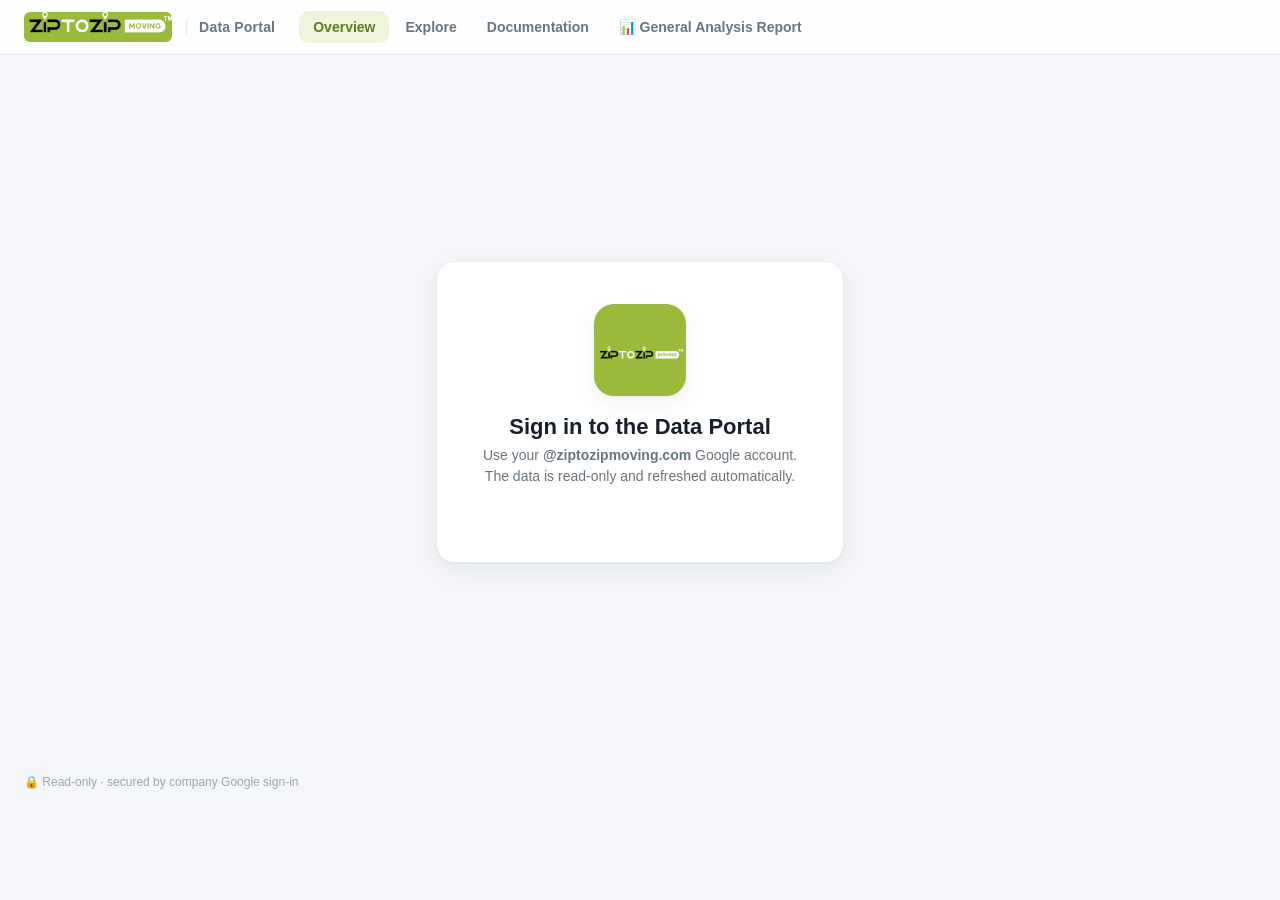
==== commit 8eed6edd: "General Analysis Report: page 1 (Jobs vs Hours) + nav" ====
--- a/index.html
+++ b/index.html
@@ -26,6 +26,8 @@
   nav.tabs button{border:0;background:none;color:var(--muted);font-weight:600;padding:8px 14px;border-radius:9px;cursor:pointer;font-size:14px}
   nav.tabs button.active{background:var(--brand-soft);color:var(--brand-d)}
   nav.tabs button:hover:not(.active){background:#eef1f5;color:var(--ink)}
+  nav.tabs a.navlink{text-decoration:none;color:var(--muted);font-weight:600;padding:8px 14px;border-radius:9px;font-size:14px;display:inline-flex;align-items:center;gap:6px}
+  nav.tabs a.navlink:hover{background:#eef1f5;color:var(--ink)}
   .spacer{flex:1}
   .who{font-size:13px;color:var(--muted);display:flex;align-items:center;gap:7px}
   .who .av{width:24px;height:24px;border-radius:50%;background:var(--brand-soft);color:var(--brand-d);display:grid;place-items:center;font-weight:700;font-size:12px}
@@ -57,19 +59,56 @@
   .refreshbar b{color:var(--ink);font-weight:650}
   /* ---------- overview cards ---------- */
   .section-title{font-size:12px;font-weight:750;color:var(--muted);text-transform:uppercase;letter-spacing:.06em;margin:4px 0 12px}
-  .grid{display:grid;grid-template-columns:repeat(auto-fill,minmax(330px,1fr));gap:14px}
-  .tcard{background:#fff;border:1px solid var(--line);border-radius:var(--radius);padding:17px 18px;box-shadow:var(--shadow);cursor:pointer;transition:transform .09s,box-shadow .09s,border-color .09s}
-  .tcard:hover{transform:translateY(-2px);box-shadow:0 12px 30px rgba(16,32,48,.13);border-color:#d8e0e8}
-  .tcard h3{margin:0;font-size:15px;display:flex;align-items:center;gap:8px}
-  .tcard .openhint{margin-left:auto;color:var(--faint);font-size:12px;font-weight:600;opacity:0;transition:opacity .1s}
+  .grid{display:grid;grid-template-columns:repeat(auto-fill,minmax(266px,1fr));gap:10px}
+  .tcard{background:#fff;border:1px solid var(--line);border-radius:11px;padding:12px 14px;box-shadow:var(--shadow);cursor:pointer;transition:transform .09s,box-shadow .09s,border-color .09s}
+  .tcard:hover{transform:translateY(-2px);box-shadow:0 10px 24px rgba(16,32,48,.12);border-color:#d8e0e8}
+  .tcard h3{margin:0;font-size:13.5px;font-weight:700;display:flex;align-items:center;gap:7px}
+  .tcard .openhint{margin-left:auto;color:var(--faint);font-size:11px;font-weight:600;opacity:0;transition:opacity .1s}
   .tcard:hover .openhint{opacity:1}
-  .dot{width:9px;height:9px;border-radius:50%;display:inline-block;flex:none;box-shadow:0 0 0 3px rgba(0,0,0,.03)}
+  .dot{width:8px;height:8px;border-radius:50%;display:inline-block;flex:none;box-shadow:0 0 0 3px rgba(0,0,0,.03)}
   .dot.g{background:var(--brand)} .dot.a{background:var(--amber)} .dot.r{background:#aab4bd}
-  .tcard .rows{font-size:30px;font-weight:780;margin:9px 0 4px;letter-spacing:-.5px}
-  .meta{font-size:12.5px;color:var(--muted);line-height:1.75}
+  .tcard .rows{font-size:20px;font-weight:780;margin:5px 0 3px;letter-spacing:-.4px}
+  .tcard .rows-lbl{font-size:11px}
+  .meta{font-size:11.5px;color:var(--muted);line-height:1.5}
   .meta b{color:var(--ink);font-weight:650}
-  .chips{display:flex;flex-wrap:wrap;gap:5px;margin-top:11px}
-  .chip{background:#f2f5f9;border:1px solid var(--line);border-radius:999px;padding:3px 10px;font-size:11px;color:var(--muted)}
+  .chips{display:flex;flex-wrap:wrap;gap:4px;margin-top:8px}
+  .chip{background:#f2f5f9;border:1px solid var(--line);border-radius:999px;padding:2px 8px;font-size:10px;color:var(--muted)}
+  /* ---------- layer + folder grouping ---------- */
+  .layer-sec{margin:16px 0 0}
+  .layer-sec:first-child{margin-top:6px}
+  .layer-body{margin-top:13px}
+  .layer-sec[data-open="0"] .layer-body{display:none}
+  .layer-chev{width:17px;height:17px;color:var(--muted);transition:transform .15s;flex:none}
+  .layer-sec[data-open="0"] .layer-chev{transform:rotate(-90deg)}
+  .layer-head{display:flex;align-items:center;gap:12px;padding:13px 16px 13px 20px;border-radius:14px;position:relative;overflow:hidden;cursor:pointer;transition:filter .1s}
+  .layer-head:hover{filter:brightness(.985)}
+  .layer-head.raw{background:linear-gradient(90deg,var(--brand-soft),#fbfdf6)}
+  .layer-head.cur{background:linear-gradient(90deg,#eaf0fe,#fafbff)}
+  .layer-head::before{content:"";position:absolute;left:0;top:0;bottom:0;width:5px}
+  .layer-head.raw::before{background:var(--brand)}
+  .layer-head.cur::before{background:#3f62d8}
+  .layer-badge{font-size:11px;font-weight:820;letter-spacing:.08em;padding:5px 11px;border-radius:8px;flex:none}
+  .layer-badge.raw{background:var(--brand);color:#23300f}
+  .layer-badge.cur{background:#3f62d8;color:#fff}
+  .layer-titles{display:flex;flex-direction:column;gap:1px}
+  .layer-title{font-size:16.5px;font-weight:780;letter-spacing:-.2px;line-height:1.2}
+  .layer-desc{font-size:12px;color:var(--muted);font-weight:500}
+  .layer-sub{margin-left:auto;font-size:12.5px;color:var(--muted);font-weight:650;white-space:nowrap}
+  .folder{background:#fff;border:1px solid var(--line);border-radius:14px;box-shadow:var(--shadow);margin-bottom:11px;overflow:hidden;transition:box-shadow .1s}
+  .folder:hover{box-shadow:0 6px 20px rgba(16,32,48,.09)}
+  .folder-head{display:flex;align-items:center;gap:11px;padding:14px 17px;cursor:pointer;user-select:none;transition:background .08s}
+  .folder-head:hover{background:#f7faf6}
+  .folder-head .chev{width:15px;height:15px;color:var(--faint);transition:transform .15s;flex:none}
+  .folder[data-open="0"] .chev{transform:rotate(-90deg)}
+  .folder[data-open="0"] .folder-body{display:none}
+  .folder[data-open="0"]{background:#fcfdfe}
+  .folder-ico{font-size:17px;line-height:1;flex:none}
+  .folder-name{font-size:15px;font-weight:720;letter-spacing:-.1px}
+  .folder-meta{margin-left:auto;font-size:12px;color:var(--faint);font-weight:600;background:#f2f5f9;padding:3px 10px;border-radius:999px}
+  .folder-body{padding:3px 17px 17px}
+  .tcard .rows-lbl{font-size:12px;font-weight:600;color:var(--faint);letter-spacing:0}
+  .tag-model{display:inline-block;background:#eaf0fe;color:#2f52c9;font-weight:700;font-size:10.5px;padding:1px 7px;border-radius:999px;letter-spacing:.02em}
+  .curated-empty{background:#fff;border:1px dashed #cfd8e3;border-radius:14px;padding:30px 26px;text-align:center;color:var(--faint);font-size:13.5px;line-height:1.6}
   /* ---------- explore ---------- */
   .toolbar{background:#fff;border:1px solid var(--line);border-radius:var(--radius);box-shadow:var(--shadow);padding:12px 14px;display:flex;align-items:center;gap:10px;flex-wrap:wrap;margin-bottom:14px}
   .field{display:flex;align-items:center;gap:7px;height:38px;border:1px solid var(--line);border-radius:10px;padding:0 6px 0 11px;background:#fff}
@@ -150,6 +189,7 @@
     <button data-tab="overview" class="active">Overview</button>
     <button data-tab="explore">Explore</button>
     <button data-tab="docs">Documentation</button>
+    <a href="general-analysis.html" class="navlink">📊 General Analysis Report</a>
   </nav>
   <div class="spacer"></div>
   <div class="who" id="who"></div>
@@ -233,6 +273,18 @@
   arr.sort((a,b)=>(a.order-b.order)||a.name.localeCompare(b.name));
   return arr;
 }
+const LAYER_META={RAW:{order:1,badge:"raw",title:"Raw Data"},CURATED:{order:2,badge:"cur",title:"Curated · Business Model"},SILVER:{order:2,badge:"cur",title:"Curated · Business Model"}};
+const LAYER_DESC={RAW:"Source data, loaded straight from the systems of record",CURATED:"Cleaned & modeled — ready for reporting",SILVER:"Cleaned & modeled — ready for reporting"};
+const FOLDER_ICONS={"Marketing & Leads":"📣","Communications":"☎️","Operations (Moves)":"🚚","Finances":"💰","Storage":"📦","Logistics Fleet":"👷","Customer Support Service":"🛟","Reviews":"⭐","Reference & Mappings":"🗺️","Facts":"📊","Dimensions":"🧩","Other":"🗂️"};
+/* group STATS entries into layers (RAW / CURATED), each holding folders */
+function groupByLayer(tables){
+  const L={};
+  tables.forEach(t=>{const k=(t.layer||"RAW").toUpperCase();(L[k]=L[k]||{layer:k,items:[]}).items.push(t);});
+  const arr=Object.values(L).map(l=>({layer:l.layer,folders:groupByFolder(l.items),
+    count:l.items.length,rows:l.items.reduce((a,t)=>a+t.rows,0)}));
+  arr.sort((a,b)=>((LAYER_META[a.layer]?LAYER_META[a.layer].order:9)-(LAYER_META[b.layer]?LAYER_META[b.layer].order:9))||a.layer.localeCompare(b.layer));
+  return arr;
+}
 function ago(s){if(!s)return"—";const d=new Date(s.replace(" ","T")+"Z");const m=(Date.now()-d)/6e4;
   if(m<60)return Math.max(1,Math.round(m))+"m ago";const h=m/60;if(h<24)return Math.round(h)+"h ago";
   const dd=h/24;if(dd<30)return Math.round(dd)+"d ago";return Math.round(dd/30)+"mo ago";}
@@ -278,20 +330,47 @@
     kpi("Source files",files,"loaded exports")+
     kpi("Last updated",ago(lastUpd),lastUpd?("on "+dOnly(lastUpd)):"");
   const card=t=>{
-    const chips=(t.by_file||[]).slice(0,8).map(f=>`<span class="chip">${f.file}: ${fmtN(f.rows)}</span>`).join("");
+    const chips=(t.by_file||[]).slice(0,6).map(f=>`<span class="chip">${f.file}: ${fmtN(f.rows)}</span>`).join("");
+    const nf=(t.by_file||[]).length;
+    const src=nf?`<b>${t.columns}</b> fields · <b>${nf}</b> source file${nf===1?'':'s'}`
+               :`<b>${t.columns}</b> fields · <span class="tag-model">modeled</span>`;
+    const cov=(t.date_min||t.date_max)?`<div>Coverage <b>${dOnly(t.date_min)}</b> → <b>${dOnly(t.date_max)}</b></div>`:"";
     return `<div class="tcard" data-table="${t.table}">
       <h3><span class="dot ${statusDot(t.last_update)}"></span>${dispName(t)}<span class="openhint">Explore →</span></h3>
-      <div class="rows">${fmtN(t.rows)}</div>
+      <div class="rows">${fmtN(t.rows)} <span class="rows-lbl">records</span></div>
       <div class="meta">
         <div>Updated <b>${ago(t.last_update)}</b> <span class="muted">(${dOnly(t.last_update)})</span></div>
-        <div>Coverage <b>${dOnly(t.date_min)}</b> → <b>${dOnly(t.date_max)}</b></div>
-        <div><b>${t.columns}</b> columns · <b>${(t.by_file||[]).length}</b> source file(s)</div>
-      </div><div class="chips">${chips}</div></div>`;
+        ${cov}
+        <div>${src}</div>
+      </div>${chips?`<div class="chips">${chips}</div>`:""}</div>`;
   };
-  document.getElementById("cards").innerHTML=groupByFolder(T).map(f=>
-    `<div class="section-title">${f.name} <span class="muted" style="font-weight:600">· ${f.items.length}</span></div>`+
-    `<div class="grid" style="margin-bottom:22px">${f.items.map(card).join("")}</div>`
-  ).join("");
+  const folderPanel=f=>{
+    const rows=f.items.reduce((a,t)=>a+t.rows,0);
+    return `<div class="folder" data-open="1">
+      <div class="folder-head">
+        <svg class="chev" viewBox="0 0 24 24" fill="none" stroke="currentColor" stroke-width="2.6"><path d="m6 9 6 6 6-6"/></svg>
+        <span class="folder-ico">${FOLDER_ICONS[f.name]||"📁"}</span>
+        <span class="folder-name">${f.name}</span>
+        <span class="folder-meta">${f.items.length} dataset${f.items.length===1?'':'s'} · ${fmtN(rows)} records</span>
+      </div>
+      <div class="folder-body"><div class="grid">${f.items.map(card).join("")}</div></div>
+    </div>`;
+  };
+  const layerHead=(lay,count,rows,sub)=>{const m=LAYER_META[lay]||{badge:"cur",title:lay};
+    return `<div class="layer-head ${m.badge}"><svg class="layer-chev" viewBox="0 0 24 24" fill="none" stroke="currentColor" stroke-width="2.6"><path d="m6 9 6 6 6-6"/></svg><span class="layer-badge ${m.badge}">${lay}</span>`+
+      `<div class="layer-titles"><div class="layer-title">${m.title}</div>`+
+      `<div class="layer-desc">${LAYER_DESC[lay]||""}</div></div>`+
+      `<span class="layer-sub">${sub!=null?sub:(count+" dataset"+(count===1?'':'s')+" · "+fmtN(rows)+" records")}</span></div>`;};
+  const layers=groupByLayer(T);
+  const layerSec=(head,body)=>`<div class="layer-sec" data-open="0">${head}<div class="layer-body">${body}</div></div>`;
+  let html=layers.map(l=>layerSec(layerHead(l.layer,l.count,l.rows), l.folders.map(folderPanel).join(""))).join("");
+  if(!layers.some(l=>l.layer!=="RAW")){
+    html+=layerSec(layerHead("CURATED",0,0,"in progress"),
+      `<div class="curated-empty">🏗️ &nbsp;The curated <b>silver layer</b> is being built — modeled tables mirroring the reporting system (facts, dimensions, applied translators) will appear here.</div>`);
+  }
+  document.getElementById("cards").innerHTML=html;
+  document.querySelectorAll(".layer-head").forEach(h=>h.onclick=()=>{const s=h.closest(".layer-sec");s.dataset.open=s.dataset.open==="1"?"0":"1";});
+  document.querySelectorAll(".folder-head").forEach(h=>h.onclick=e=>{e.stopPropagation();const f=h.parentNode;f.dataset.open=f.dataset.open==="1"?"0":"1";});
   document.querySelectorAll(".tcard").forEach(c=>c.onclick=()=>{document.getElementById("exTable").value=c.dataset.table;switchTab("explore");onTableChange();loadTable();});
   renderRefreshBar();
 }
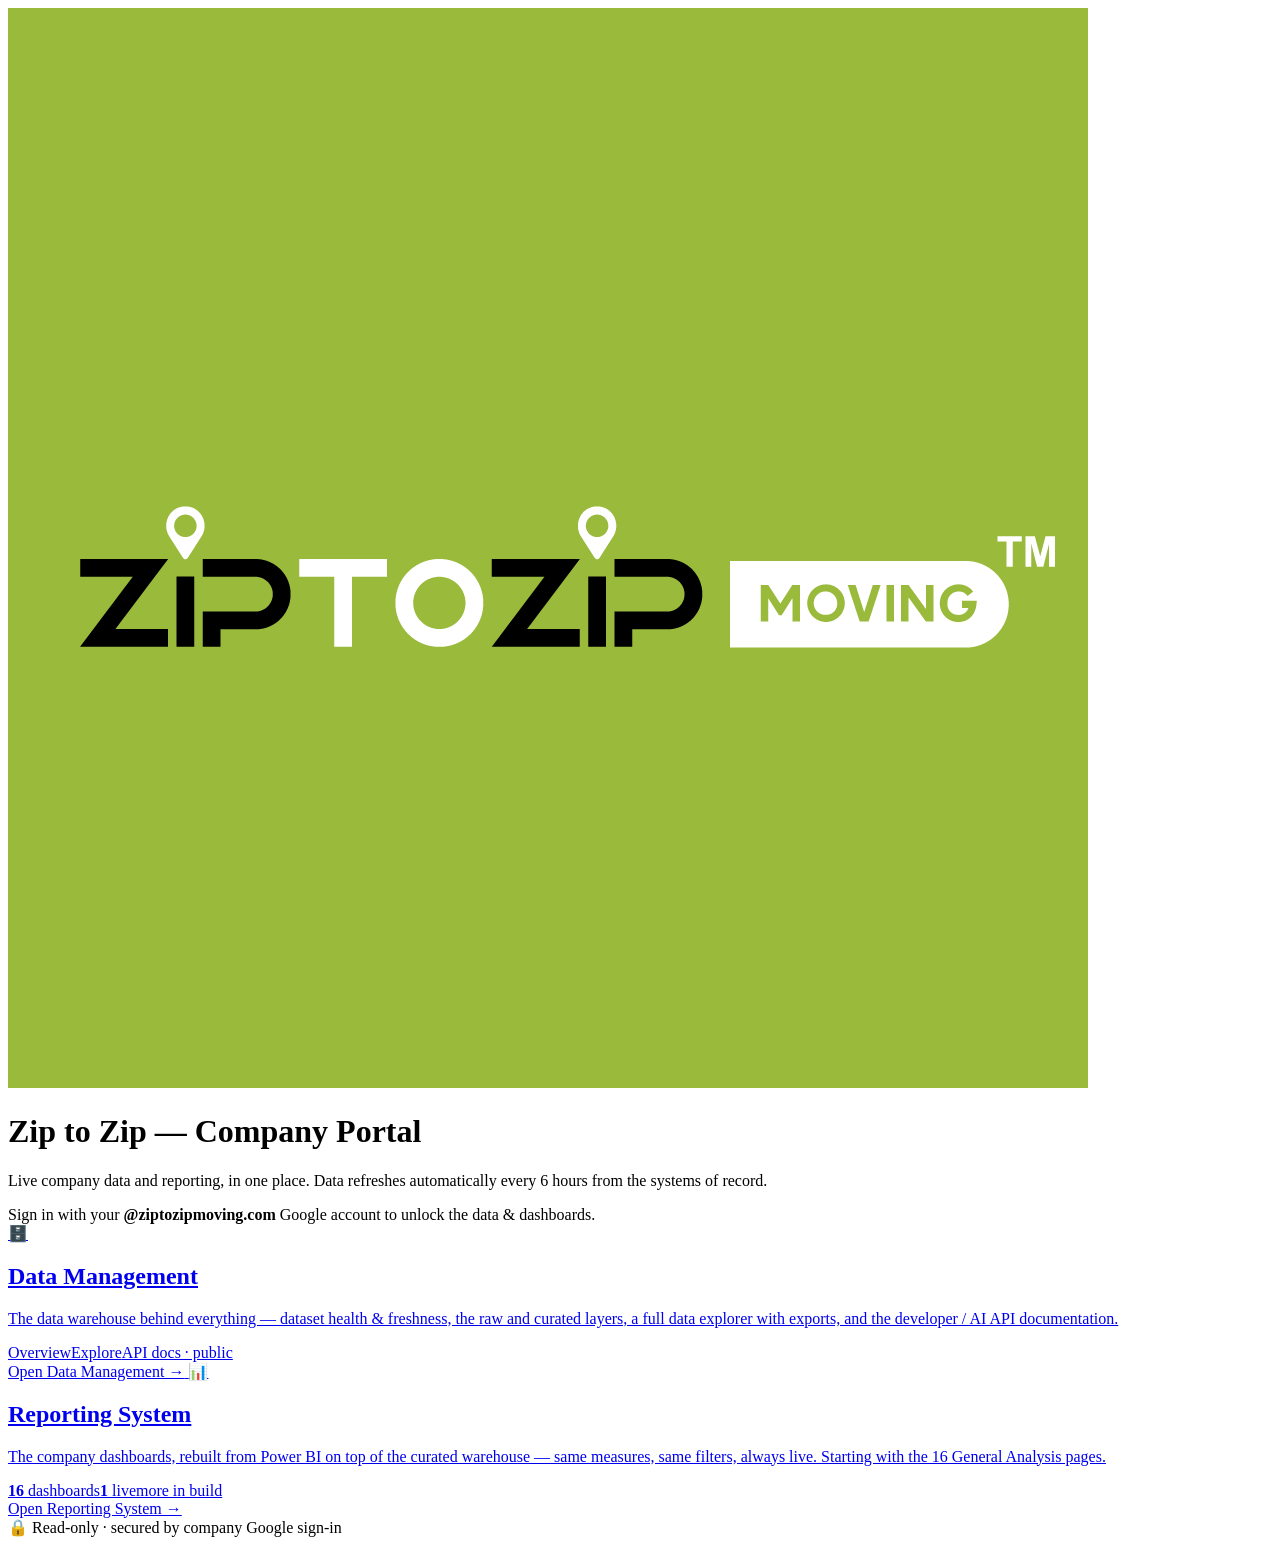
==== commit 5d854f92: "deploy index.html" ====
--- a/index.html
+++ b/index.html
@@ -3,621 +3,69 @@
 <head>
 <meta charset="utf-8">
 <meta name="viewport" content="width=device-width, initial-scale=1">
-<title>Zip to Zip — Data Portal</title>
+<title>Zip to Zip — Portal</title>
 <link rel="icon" type="image/png" href="logo.png">
 <link rel="apple-touch-icon" href="logo.png">
-<script src="https://accounts.google.com/gsi/client" async></script>
-<style>
-  :root{
-    --bg:#f4f6f9; --panel:#fff; --ink:#16202c; --muted:#69757f; --faint:#9aa6b1; --line:#e7ebf1;
-    --brand:#9ABA3C; --brand-d:#5f7c20; --brand-soft:#eef5dc; --brand-press:#8aa634;
-    --blue:#2f6df6; --blue-soft:#e8f0fe; --amber:#e8a93b; --amber-soft:#fdf3e0; --red:#e0556b; --red-soft:#fcebee;
-    --teal:#0fb5ae; --shadow:0 1px 2px rgba(16,32,48,.05),0 8px 24px rgba(16,32,48,.06);
-    --radius:13px;
-  }
-  *{box-sizing:border-box}
-  html,body{height:100%}
-  body{margin:0;font-family:-apple-system,BlinkMacSystemFont,"Segoe UI",Roboto,Helvetica,Arial,sans-serif;background:var(--bg);color:var(--ink);font-size:14px}
-  /* ---------- header ---------- */
-  header.top{position:sticky;top:0;z-index:40;background:rgba(255,255,255,.86);backdrop-filter:saturate(180%) blur(10px);border-bottom:1px solid var(--line);display:flex;align-items:center;gap:18px;padding:11px 24px}
-  .brand{display:flex;align-items:center;gap:10px;font-weight:750;letter-spacing:.2px}
-  .logo{width:28px;height:28px;border-radius:8px;background:linear-gradient(135deg,var(--brand),#37c98a);display:grid;place-items:center;color:#fff;font-weight:800;box-shadow:0 2px 8px rgba(10,160,90,.35)}
-  nav.tabs{display:flex;gap:2px;margin-left:6px}
-  nav.tabs button{border:0;background:none;color:var(--muted);font-weight:600;padding:8px 14px;border-radius:9px;cursor:pointer;font-size:14px}
-  nav.tabs button.active{background:var(--brand-soft);color:var(--brand-d)}
-  nav.tabs button:hover:not(.active){background:#eef1f5;color:var(--ink)}
-  nav.tabs a.navlink{text-decoration:none;color:var(--muted);font-weight:600;padding:8px 14px;border-radius:9px;font-size:14px;display:inline-flex;align-items:center;gap:6px}
-  nav.tabs a.navlink:hover{background:#eef1f5;color:var(--ink)}
-  .spacer{flex:1}
-  .who{font-size:13px;color:var(--muted);display:flex;align-items:center;gap:7px}
-  .who .av{width:24px;height:24px;border-radius:50%;background:var(--brand-soft);color:var(--brand-d);display:grid;place-items:center;font-weight:700;font-size:12px}
-  .btn{border:1px solid var(--line);background:#fff;border-radius:10px;padding:0 13px;height:38px;font-size:13px;font-weight:600;cursor:pointer;color:var(--ink);display:inline-flex;align-items:center;gap:7px;white-space:nowrap}
-  .btn:hover{background:#f5f7fa;border-color:#d8dee6}
-  .btn.brand{background:var(--brand);border-color:var(--brand);color:#23300f;font-weight:700}
-  .btn.brand:hover{background:var(--brand-press);border-color:var(--brand-press)}
-  .brandlogo{height:30px;border-radius:6px;display:block}
-  .brandsub{color:var(--muted);font-weight:600;font-size:14px;border-left:1px solid var(--line);padding-left:12px;margin-left:4px}
-  .btn.ghost{border-color:transparent;background:transparent;color:var(--muted)}
-  .btn svg{width:15px;height:15px}
-  main{max-width:1280px;margin:0 auto;padding:24px}
-  .hidden{display:none!important}
-  /* ---------- gate ---------- */
-  .gate{min-height:74vh;display:grid;place-items:center;text-align:center}
-  .gate .card{background:#fff;border:1px solid var(--line);border-radius:18px;box-shadow:var(--shadow);padding:42px 46px;max-width:430px}
-  .gate h1{margin:.4em 0 .2em;font-size:22px}
-  .gate p{color:var(--muted);margin:.2em 0 20px;line-height:1.55}
-  .gate .g_id_signin{display:flex;justify-content:center}
-  /* ---------- kpis ---------- */
-  .kpis{display:grid;grid-template-columns:repeat(4,1fr);gap:14px;margin-bottom:20px}
-  .kpi{background:#fff;border:1px solid var(--line);border-radius:var(--radius);padding:16px 18px;box-shadow:var(--shadow);position:relative;overflow:hidden}
-  .kpi::after{content:"";position:absolute;right:-14px;top:-14px;width:52px;height:52px;border-radius:50%;background:var(--brand-soft)}
-  .kpi .label{font-size:11.5px;color:var(--muted);font-weight:700;text-transform:uppercase;letter-spacing:.05em}
-  .kpi .val{font-size:27px;font-weight:780;margin-top:7px;letter-spacing:-.5px}
-  .kpi .sub{font-size:12px;color:var(--faint);margin-top:3px}
-  .refreshbar{display:flex;align-items:center;gap:11px;background:#fff;border:1px solid var(--line);border-radius:12px;box-shadow:var(--shadow);padding:11px 16px;margin-bottom:16px;font-size:13.5px;color:var(--muted)}
-  .refreshbar .dotlive{width:8px;height:8px;border-radius:50%;background:var(--brand);box-shadow:0 0 0 3px var(--brand-soft);flex:none}
-  .refreshbar b{color:var(--ink);font-weight:650}
-  /* ---------- overview cards ---------- */
-  .section-title{font-size:12px;font-weight:750;color:var(--muted);text-transform:uppercase;letter-spacing:.06em;margin:4px 0 12px}
-  .grid{display:grid;grid-template-columns:repeat(auto-fill,minmax(266px,1fr));gap:10px}
-  .tcard{background:#fff;border:1px solid var(--line);border-radius:11px;padding:12px 14px;box-shadow:var(--shadow);cursor:pointer;transition:transform .09s,box-shadow .09s,border-color .09s}
-  .tcard:hover{transform:translateY(-2px);box-shadow:0 10px 24px rgba(16,32,48,.12);border-color:#d8e0e8}
-  .tcard h3{margin:0;font-size:13.5px;font-weight:700;display:flex;align-items:center;gap:7px}
-  .tcard .openhint{margin-left:auto;color:var(--faint);font-size:11px;font-weight:600;opacity:0;transition:opacity .1s}
-  .tcard:hover .openhint{opacity:1}
-  .dot{width:8px;height:8px;border-radius:50%;display:inline-block;flex:none;box-shadow:0 0 0 3px rgba(0,0,0,.03)}
-  .dot.g{background:var(--brand)} .dot.a{background:var(--amber)} .dot.r{background:#aab4bd}
-  .tcard .rows{font-size:20px;font-weight:780;margin:5px 0 3px;letter-spacing:-.4px}
-  .tcard .rows-lbl{font-size:11px}
-  .meta{font-size:11.5px;color:var(--muted);line-height:1.5}
-  .meta b{color:var(--ink);font-weight:650}
-  .chips{display:flex;flex-wrap:wrap;gap:4px;margin-top:8px}
-  .chip{background:#f2f5f9;border:1px solid var(--line);border-radius:999px;padding:2px 8px;font-size:10px;color:var(--muted)}
-  /* ---------- layer + folder grouping ---------- */
-  .layer-sec{margin:16px 0 0}
-  .layer-sec:first-child{margin-top:6px}
-  .layer-body{margin-top:13px}
-  .layer-sec[data-open="0"] .layer-body{display:none}
-  .layer-chev{width:17px;height:17px;color:var(--muted);transition:transform .15s;flex:none}
-  .layer-sec[data-open="0"] .layer-chev{transform:rotate(-90deg)}
-  .layer-head{display:flex;align-items:center;gap:12px;padding:13px 16px 13px 20px;border-radius:14px;position:relative;overflow:hidden;cursor:pointer;transition:filter .1s}
-  .layer-head:hover{filter:brightness(.985)}
-  .layer-head.raw{background:linear-gradient(90deg,var(--brand-soft),#fbfdf6)}
-  .layer-head.cur{background:linear-gradient(90deg,#eaf0fe,#fafbff)}
-  .layer-head::before{content:"";position:absolute;left:0;top:0;bottom:0;width:5px}
-  .layer-head.raw::before{background:var(--brand)}
-  .layer-head.cur::before{background:#3f62d8}
-  .layer-badge{font-size:11px;font-weight:820;letter-spacing:.08em;padding:5px 11px;border-radius:8px;flex:none}
-  .layer-badge.raw{background:var(--brand);color:#23300f}
-  .layer-badge.cur{background:#3f62d8;color:#fff}
-  .layer-titles{display:flex;flex-direction:column;gap:1px}
-  .layer-title{font-size:16.5px;font-weight:780;letter-spacing:-.2px;line-height:1.2}
-  .layer-desc{font-size:12px;color:var(--muted);font-weight:500}
-  .layer-sub{margin-left:auto;font-size:12.5px;color:var(--muted);font-weight:650;white-space:nowrap}
-  .folder{background:#fff;border:1px solid var(--line);border-radius:14px;box-shadow:var(--shadow);margin-bottom:11px;overflow:hidden;transition:box-shadow .1s}
-  .folder:hover{box-shadow:0 6px 20px rgba(16,32,48,.09)}
-  .folder-head{display:flex;align-items:center;gap:11px;padding:14px 17px;cursor:pointer;user-select:none;transition:background .08s}
-  .folder-head:hover{background:#f7faf6}
-  .folder-head .chev{width:15px;height:15px;color:var(--faint);transition:transform .15s;flex:none}
-  .folder[data-open="0"] .chev{transform:rotate(-90deg)}
-  .folder[data-open="0"] .folder-body{display:none}
-  .folder[data-open="0"]{background:#fcfdfe}
-  .folder-ico{font-size:17px;line-height:1;flex:none}
-  .folder-name{font-size:15px;font-weight:720;letter-spacing:-.1px}
-  .folder-meta{margin-left:auto;font-size:12px;color:var(--faint);font-weight:600;background:#f2f5f9;padding:3px 10px;border-radius:999px}
-  .folder-body{padding:3px 17px 17px}
-  .tcard .rows-lbl{font-size:12px;font-weight:600;color:var(--faint);letter-spacing:0}
-  .tag-model{display:inline-block;background:#eaf0fe;color:#2f52c9;font-weight:700;font-size:10.5px;padding:1px 7px;border-radius:999px;letter-spacing:.02em}
-  .curated-empty{background:#fff;border:1px dashed #cfd8e3;border-radius:14px;padding:30px 26px;text-align:center;color:var(--faint);font-size:13.5px;line-height:1.6}
-  /* ---------- explore ---------- */
-  .toolbar{background:#fff;border:1px solid var(--line);border-radius:var(--radius);box-shadow:var(--shadow);padding:12px 14px;display:flex;align-items:center;gap:10px;flex-wrap:wrap;margin-bottom:14px}
-  .field{display:flex;align-items:center;gap:7px;height:38px;border:1px solid var(--line);border-radius:10px;padding:0 6px 0 11px;background:#fff}
-  .field label{font-size:11px;color:var(--faint);font-weight:700;text-transform:uppercase;letter-spacing:.04em}
-  .field select,.field input{border:0;outline:0;background:transparent;font-size:13.5px;color:var(--ink);height:36px}
-  select.bare,input.bare{border:1px solid var(--line);border-radius:10px;height:38px;padding:0 11px;font-size:13.5px;background:#fff;color:var(--ink);outline:0}
-  select.bare:focus,input.bare:focus,.field:focus-within{border-color:var(--brand);box-shadow:0 0 0 3px var(--brand-soft)}
-  .search{flex:1;min-width:180px;position:relative;display:flex;align-items:center}
-  .search svg{position:absolute;left:11px;width:15px;height:15px;color:var(--faint)}
-  .search input{width:100%;height:38px;border:1px solid var(--line);border-radius:10px;padding:0 12px 0 33px;font-size:13.5px;outline:0;background:#fff}
-  .search input:focus{border-color:var(--brand);box-shadow:0 0 0 3px var(--brand-soft)}
-  .menu-wrap{position:relative}
-  .pop{position:absolute;top:calc(100% + 6px);z-index:50;background:#fff;border:1px solid var(--line);border-radius:12px;box-shadow:0 10px 30px rgba(16,32,48,.16);padding:6px;min-width:210px}
-  .pop.right{right:0}
-  .pop button.item{display:flex;width:100%;align-items:center;gap:10px;border:0;background:none;padding:9px 11px;border-radius:8px;font-size:13.5px;cursor:pointer;color:var(--ink);text-align:left}
-  .pop button.item:hover{background:#f3f6f9}
-  .pop button.item svg{width:16px;height:16px;flex:none;color:var(--muted)}
-  .colpop{max-height:320px;overflow:auto;min-width:240px}
-  .colpop .row{display:flex;align-items:center;gap:9px;padding:6px 9px;border-radius:8px;font-size:13px}
-  .colpop .row:hover{background:#f3f6f9}
-  .colpop .tools{display:flex;gap:6px;padding:4px 6px 8px;border-bottom:1px solid var(--line);margin-bottom:6px}
-  .metabar{display:flex;align-items:center;gap:10px;margin:0 2px 10px;font-size:13px;color:var(--muted)}
-  .pill{display:inline-flex;align-items:center;gap:6px;background:#f2f5f9;border:1px solid var(--line);border-radius:999px;padding:3px 11px;font-size:12px;color:var(--muted)}
-  .pill.warn{background:var(--amber-soft);border-color:#f3dca6;color:#9a6b12}
-  .tablewrap{background:#fff;border:1px solid var(--line);border-radius:var(--radius);box-shadow:var(--shadow);overflow:auto;max-height:64vh}
-  table.data{border-collapse:separate;border-spacing:0;width:100%;font-size:13px}
-  table.data th,table.data td{padding:12px 18px;border-bottom:1px solid #eef1f5;text-align:left;white-space:nowrap;max-width:400px;overflow:hidden;text-overflow:ellipsis;vertical-align:middle}
-  table.data thead th{position:sticky;top:0;background:#fbfcfe;font-weight:700;color:#5b6772;cursor:pointer;user-select:none;font-size:11px;text-transform:uppercase;letter-spacing:.05em;border-bottom:2px solid #e3e8ef;z-index:1}
-  table.data thead th:hover{color:var(--brand-d)}
-  table.data tbody tr{transition:background .06s}
-  table.data tbody tr:hover{background:#f5faf7}
-  table.data tbody tr:last-child td{border-bottom:0}
-  table.data th:first-child,table.data td:first-child{padding-left:22px}
-  table.data th:last-child,table.data td:last-child{padding-right:22px}
-  table.data td:first-child{color:var(--muted);font-variant-numeric:tabular-nums}
-  table.data th.num,table.data td.num{text-align:right;font-variant-numeric:tabular-nums}
-  td .money{font-variant-numeric:tabular-nums;font-weight:650}
-  .badge{display:inline-block;padding:2px 10px;border-radius:999px;font-size:11.5px;font-weight:650;line-height:1.5}
-  .badge.g{background:var(--brand-soft);color:var(--brand-d)} .badge.b{background:var(--blue-soft);color:#1b4fd1}
-  .badge.a{background:var(--amber-soft);color:#9a6b12} .badge.r{background:var(--red-soft);color:#bb3b52}
-  .badge.n{background:#eef1f5;color:#5b6772}
-  .muted{color:var(--faint)} .small{font-size:12px}
-  .pager{display:flex;align-items:center;gap:8px;justify-content:flex-end;margin-top:12px;font-size:13px;color:var(--muted)}
-  .state{display:grid;place-items:center;padding:64px 0;color:var(--faint);text-align:center}
-  .spin{width:26px;height:26px;border:3px solid var(--line);border-top-color:var(--brand);border-radius:50%;animation:sp .8s linear infinite;margin-bottom:12px}
-  @keyframes sp{to{transform:rotate(360deg)}}
-  /* docs */
-  .doc-wrap{max-width:940px;margin:0 auto}
-  .doc-card{background:#fff;border:1px solid var(--line);border-radius:var(--radius);padding:20px 22px;box-shadow:var(--shadow);margin-bottom:16px}
-  .doc-card h2{font-size:15px;margin:0 0 4px;display:flex;align-items:center;gap:8px}
-  .doc-card>p{color:var(--muted);line-height:1.6;margin:6px 0 12px;font-size:13.5px}
-  .kv{display:flex;gap:12px;align-items:center;font-size:13px;padding:9px 0;border-bottom:1px dashed var(--line)}
-  .kv:last-child{border-bottom:0}
-  .kv .k{color:var(--muted);width:120px;flex:none;font-weight:650}
-  .kv code,code.inline{background:#eef2f7;padding:2px 8px;border-radius:6px;font-size:12.5px;font-family:ui-monospace,SFMono-Regular,Menlo,Consolas,monospace}
-  .copybtn{margin-left:auto;border:1px solid var(--line);background:#fff;border-radius:7px;padding:4px 9px;font-size:11.5px;font-weight:600;cursor:pointer;color:var(--muted)}
-  .copybtn:hover{background:#f3f6f9;color:var(--ink)}
-  pre.code{position:relative;background:#0e1726;color:#e7eef6;border-radius:11px;padding:15px 16px;overflow:auto;font-size:12.5px;line-height:1.6;font-family:ui-monospace,SFMono-Regular,Menlo,Consolas,monospace;margin:4px 0}
-  pre.code .cp{position:absolute;top:8px;right:8px;background:#1d2a3d;border:0;color:#9fb4cc;border-radius:7px;padding:4px 9px;font-size:11px;cursor:pointer}
-  pre.code .cp:hover{background:#26384f;color:#fff}
-  table.api{width:100%;border-collapse:collapse;font-size:13px;margin-top:4px}
-  table.api th,table.api td{border-bottom:1px solid var(--line);padding:9px 10px;text-align:left;vertical-align:top}
-  table.api th{font-size:11px;text-transform:uppercase;letter-spacing:.04em;color:var(--muted)}
-  table.api code{background:#eef2f7;padding:1px 6px;border-radius:5px;font-size:12px;font-family:ui-monospace,monospace}
-  .dc-head{display:flex;align-items:center;gap:8px;flex-wrap:wrap}
-  /* toast */
-  #toast{position:fixed;bottom:24px;left:50%;transform:translateX(-50%) translateY(20px);background:#16202c;color:#fff;padding:11px 18px;border-radius:10px;font-size:13px;font-weight:600;box-shadow:0 8px 28px rgba(0,0,0,.25);opacity:0;pointer-events:none;transition:.25s;z-index:99;display:flex;gap:8px;align-items:center}
-  #toast.show{opacity:1;transform:translateX(-50%) translateY(0)}
-  footer{max-width:1280px;margin:6px auto 32px;padding:0 24px;color:var(--faint);font-size:12px;display:flex;gap:8px;align-items:center}
-  .err{color:var(--red);font-size:13px}
-  @media(max-width:820px){.kpis{grid-template-columns:repeat(2,1fr)}}
-</style>
+<link rel="stylesheet" href="assets/portal.css">
 </head>
 <body>
-<header class="top">
-  <div class="brand"><img class="brandlogo" src="logo-wide.png" alt="Zip to Zip Moving"><span class="brandsub">Data Portal</span></div>
-  <nav class="tabs" id="tabs">
-    <button data-tab="overview" class="active">Overview</button>
-    <button data-tab="explore">Explore</button>
-    <button data-tab="docs">Documentation</button>
-    <a href="general-analysis.html" class="navlink">📊 General Analysis Report</a>
-  </nav>
-  <div class="spacer"></div>
-  <div class="who" id="who"></div>
-  <div id="gbtn"><div id="g_id_onload" data-client_id="32168089642-fkk3rglncf6hl5ikq7pi6jbornug1kbb.apps.googleusercontent.com" data-callback="onSignIn" data-auto_prompt="false" data-auto_select="true"></div><div class="g_id_signin" data-type="standard" data-size="medium"></div></div>
-  <button class="btn ghost hidden" id="refreshBtn" title="Refresh data"><svg viewBox="0 0 24 24" fill="none" stroke="currentColor" stroke-width="2"><path d="M21 12a9 9 0 1 1-2.6-6.4M21 4v5h-5"/></svg></button>
-</header>
+<header class="top" id="ztzHeader"></header>
 
 <main>
-  <section id="gate" class="gate">
-    <div class="card">
-      <img src="logo.png" alt="Zip to Zip Moving" style="width:92px;height:92px;border-radius:20px;display:block;margin:0 auto 18px;box-shadow:var(--shadow)">
-      <h1>Sign in to the Data Portal</h1>
-      <p>Use your <b>@ziptozipmoving.com</b> Google account.<br>The data is read-only and refreshed automatically.</p>
-      <div class="g_id_signin" data-type="standard" data-size="large" data-theme="filled_black" data-shape="pill"></div>
-      <div class="err" id="gateErr" style="margin-top:12px"></div>
-    </div>
-  </section>
+  <div class="hero">
+    <img class="mark" src="logo.png" alt="Zip to Zip Moving">
+    <h1>Zip to Zip — Company Portal</h1>
+    <p>Live company data and reporting, in one place. Data refreshes automatically every 6 hours from the systems of record.</p>
+  </div>
 
-  <div id="app" class="hidden">
-    <!-- OVERVIEW -->
-    <section id="overview">
-      <div id="refreshBar" class="refreshbar"></div>
-      <div class="kpis" id="kpis"></div>
-      <div class="section-title">Datasets — health &amp; freshness</div>
-      <div id="cards"></div>
-    </section>
+  <div class="signbar hidden" id="signbar">
+    <span class="txt">Sign in with your <b>@ziptozipmoving.com</b> Google account to unlock the data &amp; dashboards.</span>
+    <span id="signSlot"></span>
+  </div>
 
-    <!-- EXPLORE -->
-    <section id="explore" class="hidden">
-      <div class="toolbar">
-        <select class="bare" id="exTable" style="font-weight:650"></select>
-        <div class="menu-wrap">
-          <button class="btn" id="colBtn"><svg viewBox="0 0 24 24" fill="none" stroke="currentColor" stroke-width="2"><path d="M4 6h16M4 12h16M4 18h16"/></svg> Columns</button>
-          <div class="pop colpop hidden" id="colPop"></div>
-        </div>
-        <div class="field"><label>From</label><input type="date" id="exSince"></div>
-        <select class="bare" id="exLimit" title="Max rows to load">
-          <option value="1000">1,000 rows</option><option value="10000">10,000 rows</option>
-          <option value="50000">50,000 rows</option><option value="1000000">All rows</option>
-        </select>
-        <button class="btn brand" id="exLoad">Load</button>
-        <div class="search"><svg viewBox="0 0 24 24" fill="none" stroke="currentColor" stroke-width="2"><circle cx="11" cy="11" r="7"/><path d="m21 21-4.3-4.3"/></svg><input type="text" id="exSearch" placeholder="Search loaded rows…"></div>
-        <div class="menu-wrap">
-          <button class="btn" id="expBtn"><svg viewBox="0 0 24 24" fill="none" stroke="currentColor" stroke-width="2"><path d="M12 3v12m0 0 4-4m-4 4-4-4M5 21h14"/></svg> Export <svg viewBox="0 0 24 24" fill="none" stroke="currentColor" stroke-width="2" style="width:13px"><path d="m6 9 6 6 6-6"/></svg></button>
-          <div class="pop right hidden" id="expPop">
-            <button class="item" data-x="csv"><svg viewBox="0 0 24 24" fill="none" stroke="currentColor" stroke-width="2"><path d="M12 3v12m0 0 4-4m-4 4-4-4M5 21h14"/></svg> Download CSV</button>
-            <button class="item" data-x="json"><svg viewBox="0 0 24 24" fill="none" stroke="currentColor" stroke-width="2"><path d="M12 3v12m0 0 4-4m-4 4-4-4M5 21h14"/></svg> Download JSON</button>
-            <button class="item" data-x="copy"><svg viewBox="0 0 24 24" fill="none" stroke="currentColor" stroke-width="2"><rect x="9" y="9" width="11" height="11" rx="2"/><path d="M5 15V5a2 2 0 0 1 2-2h10"/></svg> Copy to clipboard</button>
-          </div>
-        </div>
+  <div class="hubgrid">
+    <a class="hub data" href="data.html">
+      <span class="ico">🗄️</span>
+      <h2>Data Management</h2>
+      <p>The data warehouse behind everything — dataset health &amp; freshness, the raw and curated layers, a full data explorer with exports, and the developer / AI API documentation.</p>
+      <div class="meta" id="dataMeta">
+        <span class="pill">Overview</span><span class="pill">Explore</span><span class="pill">API docs · public</span>
       </div>
-      <div class="metabar" id="exMeta"></div>
-      <div class="tablewrap"><div id="exBody"></div></div>
-      <div class="pager" id="exPager"></div>
-    </section>
-
-    <!-- DOCUMENTATION -->
-    <section id="docs" class="hidden doc-wrap"></section>
+      <span class="go">Open Data Management →</span>
+    </a>
+    <a class="hub reporting" href="reporting.html">
+      <span class="ico">📊</span>
+      <h2>Reporting System</h2>
+      <p>The company dashboards, rebuilt from Power BI on top of the curated warehouse — same measures, same filters, always live. Starting with the 16 General Analysis pages.</p>
+      <div class="meta" id="repMeta">
+        <span class="pill"><b>16</b>&nbsp;dashboards</span><span class="pill"><b>1</b>&nbsp;live</span><span class="pill">more in build</span>
+      </div>
+      <span class="go">Open Reporting System →</span>
+    </a>
   </div>
 </main>
 
-<footer><span>🔒 Read-only · secured by company Google sign-in</span><span class="spacer" style="flex:1"></span><span id="genAt"></span></footer>
-<div id="toast"></div>
+<footer><span>🔒 Read-only · secured by company Google sign-in</span><span class="spacer"></span><span id="statLine"></span></footer>
 
+<script src="assets/portal.js"></script>
 <script>
-const API="https://ztz-bridge-32168089642.us-east4.run.app";
-let TOKEN=null,STATS=null;
-const LABELS={angi_leads:"Angi Leads",thumbtack_leads:"Thumbtack Leads",ringcentral_calls:"RingCentral Calls",
-  ringcentral_sms:"RingCentral SMS",callrail_calls:"CallRail Calls",moveboard:"Moveboard (Jobs)",hatch:"Hatch"};
-const pretty=t=>LABELS[t]||t.replace(/_/g," ").replace(/\b\w/g,c=>c.toUpperCase());
-const dispName=t=>t.label||pretty(t.table);   // t is a STATS entry
-const fmtN=n=>Number(n).toLocaleString();
-/* group STATS entries into ordered folders by their catalog category */
-function groupByFolder(tables){
-  const f={};
-  tables.forEach(t=>{const k=t.category||"Other";
-    (f[k]=f[k]||{name:k,order:t.cat_order??999,items:[]}).items.push(t);
-    f[k].order=Math.min(f[k].order,t.cat_order??999);});
-  const arr=Object.values(f);
-  arr.forEach(x=>x.items.sort((a,b)=>((a.ds_order??999)-(b.ds_order??999))||a.table.localeCompare(b.table)));
-  arr.sort((a,b)=>(a.order-b.order)||a.name.localeCompare(b.name));
-  return arr;
+ZTZ.header("home");
+if (!ZTZ.getToken()) {
+  document.getElementById("signbar").classList.remove("hidden");
+  ZTZ.mountSignin(document.getElementById("signSlot"));
+} else {
+  // signed in — enrich the Data Management card with live stats
+  ZTZ.api("/api/_stats").then(s => {
+    const T = s.tables || [];
+    const rows = T.reduce((a, t) => a + t.rows, 0);
+    const cur = T.filter(t => (t.layer || "RAW").toUpperCase() !== "RAW").length;
+    document.getElementById("dataMeta").innerHTML =
+      `<span class="pill"><b>${T.length}</b>&nbsp;datasets</span>` +
+      `<span class="pill"><b>${ZTZ.fmtN(rows)}</b>&nbsp;records</span>` +
+      `<span class="pill"><b>${cur}</b>&nbsp;curated tables</span>`;
+    document.getElementById("statLine").textContent = "Snapshot: " + new Date(s.generated_at).toLocaleString();
+  }).catch(() => {});
 }
-const LAYER_META={RAW:{order:1,badge:"raw",title:"Raw Data"},CURATED:{order:2,badge:"cur",title:"Curated · Business Model"},SILVER:{order:2,badge:"cur",title:"Curated · Business Model"}};
-const LAYER_DESC={RAW:"Source data, loaded straight from the systems of record",CURATED:"Cleaned & modeled — ready for reporting",SILVER:"Cleaned & modeled — ready for reporting"};
-const FOLDER_ICONS={"Marketing & Leads":"📣","Communications":"☎️","Operations (Moves)":"🚚","Finances":"💰","Storage":"📦","Logistics Fleet":"👷","Customer Support Service":"🛟","Reviews":"⭐","Reference & Mappings":"🗺️","Facts":"📊","Dimensions":"🧩","Other":"🗂️"};
-/* group STATS entries into layers (RAW / CURATED), each holding folders */
-function groupByLayer(tables){
-  const L={};
-  tables.forEach(t=>{const k=(t.layer||"RAW").toUpperCase();(L[k]=L[k]||{layer:k,items:[]}).items.push(t);});
-  const arr=Object.values(L).map(l=>({layer:l.layer,folders:groupByFolder(l.items),
-    count:l.items.length,rows:l.items.reduce((a,t)=>a+t.rows,0)}));
-  arr.sort((a,b)=>((LAYER_META[a.layer]?LAYER_META[a.layer].order:9)-(LAYER_META[b.layer]?LAYER_META[b.layer].order:9))||a.layer.localeCompare(b.layer));
-  return arr;
-}
-function ago(s){if(!s)return"—";const d=new Date(s.replace(" ","T")+"Z");const m=(Date.now()-d)/6e4;
-  if(m<60)return Math.max(1,Math.round(m))+"m ago";const h=m/60;if(h<24)return Math.round(h)+"h ago";
-  const dd=h/24;if(dd<30)return Math.round(dd)+"d ago";return Math.round(dd/30)+"mo ago";}
-function statusDot(s){if(!s)return"r";const d=(Date.now()-new Date(s.replace(" ","T")+"Z"))/864e5;return d<7?"g":d<30?"a":"r";}
-function dOnly(s){return s?s.slice(0,10):"—";}
-function toast(msg){const t=document.getElementById("toast");t.innerHTML="✓ "+msg;t.classList.add("show");clearTimeout(t._t);t._t=setTimeout(()=>t.classList.remove("show"),2200);}
-
-async function api(path){const r=await fetch(API+path,{headers:{Authorization:"Bearer "+TOKEN}});
-  if(!r.ok){if(r.status===401){logout();}throw new Error("HTTP "+r.status+": "+(await r.text()));}return r.json();}
-function decodeJwt(t){try{return JSON.parse(atob(t.split(".")[1].replace(/-/g,"+").replace(/_/g,"/")));}catch(e){return {};}}
-function tokenValid(t){const p=decodeJwt(t);return !!(p.exp&&p.exp*1000>Date.now()+30000);}
-function logout(){TOKEN=null;try{localStorage.removeItem("ztz_tok");}catch(e){}
-  document.getElementById("who").innerHTML="";document.getElementById("gbtn").classList.remove("hidden");
-  document.getElementById("refreshBtn").classList.add("hidden");switchTab("overview");}
-
-async function applySession(token){
-  TOKEN=token; try{localStorage.setItem("ztz_tok",token);}catch(e){}
-  const email=(decodeJwt(token).email||"");
-  document.getElementById("who").innerHTML=email?`<span class="av">${email[0].toUpperCase()}</span>${email}`:"";
-  document.getElementById("gbtn").classList.add("hidden");
-  document.getElementById("refreshBtn").classList.remove("hidden");
-  try{await loadStats();}catch(e){document.getElementById("gateErr").textContent=e.message;logout();return;}
-  switchTab("overview");
-}
-window.onSignIn=(resp)=>applySession(resp.credential);
-function restoreSession(){let t=null;try{t=localStorage.getItem("ztz_tok");}catch(e){}
-  if(t&&tokenValid(t))applySession(t);}
-
-async function loadStats(){
-  STATS=await api("/api/_stats");
-  renderOverview();fillSelectors();
-  document.getElementById("genAt").textContent="Snapshot: "+new Date(STATS.generated_at).toLocaleString();
-}
-const kpi=(l,v,s)=>`<div class="kpi"><div class="label">${l}</div><div class="val">${v}</div><div class="sub">${s||""}</div></div>`;
-function renderOverview(){
-  const T=STATS.tables;
-  const totalRows=T.reduce((a,t)=>a+t.rows,0);
-  const lastUpd=T.map(t=>t.last_update).filter(Boolean).sort().slice(-1)[0];
-  const files=T.reduce((a,t)=>a+(t.by_file?t.by_file.length:0),0);
-  document.getElementById("kpis").innerHTML=
-    kpi("Total records",fmtN(totalRows),"across all datasets")+
-    kpi("Datasets",T.length,"live tables")+
-    kpi("Source files",files,"loaded exports")+
-    kpi("Last updated",ago(lastUpd),lastUpd?("on "+dOnly(lastUpd)):"");
-  const card=t=>{
-    const chips=(t.by_file||[]).slice(0,6).map(f=>`<span class="chip">${f.file}: ${fmtN(f.rows)}</span>`).join("");
-    const nf=(t.by_file||[]).length;
-    const src=nf?`<b>${t.columns}</b> fields · <b>${nf}</b> source file${nf===1?'':'s'}`
-               :`<b>${t.columns}</b> fields · <span class="tag-model">modeled</span>`;
-    const cov=(t.date_min||t.date_max)?`<div>Coverage <b>${dOnly(t.date_min)}</b> → <b>${dOnly(t.date_max)}</b></div>`:"";
-    return `<div class="tcard" data-table="${t.table}">
-      <h3><span class="dot ${statusDot(t.last_update)}"></span>${dispName(t)}<span class="openhint">Explore →</span></h3>
-      <div class="rows">${fmtN(t.rows)} <span class="rows-lbl">records</span></div>
-      <div class="meta">
-        <div>Updated <b>${ago(t.last_update)}</b> <span class="muted">(${dOnly(t.last_update)})</span></div>
-        ${cov}
-        <div>${src}</div>
-      </div>${chips?`<div class="chips">${chips}</div>`:""}</div>`;
-  };
-  const folderPanel=f=>{
-    const rows=f.items.reduce((a,t)=>a+t.rows,0);
-    return `<div class="folder" data-open="1">
-      <div class="folder-head">
-        <svg class="chev" viewBox="0 0 24 24" fill="none" stroke="currentColor" stroke-width="2.6"><path d="m6 9 6 6 6-6"/></svg>
-        <span class="folder-ico">${FOLDER_ICONS[f.name]||"📁"}</span>
-        <span class="folder-name">${f.name}</span>
-        <span class="folder-meta">${f.items.length} dataset${f.items.length===1?'':'s'} · ${fmtN(rows)} records</span>
-      </div>
-      <div class="folder-body"><div class="grid">${f.items.map(card).join("")}</div></div>
-    </div>`;
-  };
-  const layerHead=(lay,count,rows,sub)=>{const m=LAYER_META[lay]||{badge:"cur",title:lay};
-    return `<div class="layer-head ${m.badge}"><svg class="layer-chev" viewBox="0 0 24 24" fill="none" stroke="currentColor" stroke-width="2.6"><path d="m6 9 6 6 6-6"/></svg><span class="layer-badge ${m.badge}">${lay}</span>`+
-      `<div class="layer-titles"><div class="layer-title">${m.title}</div>`+
-      `<div class="layer-desc">${LAYER_DESC[lay]||""}</div></div>`+
-      `<span class="layer-sub">${sub!=null?sub:(count+" dataset"+(count===1?'':'s')+" · "+fmtN(rows)+" records")}</span></div>`;};
-  const layers=groupByLayer(T);
-  const layerSec=(head,body)=>`<div class="layer-sec" data-open="0">${head}<div class="layer-body">${body}</div></div>`;
-  let html=layers.map(l=>layerSec(layerHead(l.layer,l.count,l.rows), l.folders.map(folderPanel).join(""))).join("");
-  if(!layers.some(l=>l.layer!=="RAW")){
-    html+=layerSec(layerHead("CURATED",0,0,"in progress"),
-      `<div class="curated-empty">🏗️ &nbsp;The curated <b>silver layer</b> is being built — modeled tables mirroring the reporting system (facts, dimensions, applied translators) will appear here.</div>`);
-  }
-  document.getElementById("cards").innerHTML=html;
-  document.querySelectorAll(".layer-head").forEach(h=>h.onclick=()=>{const s=h.closest(".layer-sec");s.dataset.open=s.dataset.open==="1"?"0":"1";});
-  document.querySelectorAll(".folder-head").forEach(h=>h.onclick=e=>{e.stopPropagation();const f=h.parentNode;f.dataset.open=f.dataset.open==="1"?"0":"1";});
-  document.querySelectorAll(".tcard").forEach(c=>c.onclick=()=>{document.getElementById("exTable").value=c.dataset.table;switchTab("explore");onTableChange();loadTable();});
-  renderRefreshBar();
-}
-function nextRefreshStr(){
-  const et=new Date(new Date().toLocaleString("en-US",{timeZone:"America/New_York"}));
-  const mins=et.getHours()*60+et.getMinutes();
-  const until=(Math.floor(mins/360)+1)*360-mins;
-  const h=Math.floor(until/60), m=until%60;
-  return (h?h+"h ":"")+m+"m";
-}
-let _refreshing=false;
-function renderRefreshBar(){
-  const el=document.getElementById("refreshBar");
-  if(_refreshing){el.innerHTML=`<span class="dotlive"></span><span><b>Refreshing…</b> pulling the latest data — the overview updates automatically when it's ready (a few minutes).</span>`;return;}
-  el.innerHTML=`<span class="dotlive"></span><span>Data auto-refreshes every 6 hours · <b>next in ${nextRefreshStr()}</b></span><span style="flex:1"></span><button class="btn brand" id="refreshNow">↻ Refresh data now</button>`;
-  document.getElementById("refreshNow").onclick=()=>doDataRefresh();
-}
-function dataSig(){return STATS?STATS.tables.map(t=>t.table+":"+t.rows+":"+t.last_update).join("|"):"";}
-async function doDataRefresh(){
-  _refreshing=true; renderRefreshBar();
-  try{
-    const r=await fetch(API+"/api/refresh",{method:"POST",headers:{Authorization:"Bearer "+TOKEN}});
-    if(r.status===401){logout();return;}
-    const j=await r.json(); if(!r.ok) throw new Error(j.error||("HTTP "+r.status));
-    toast(j.message||"Refresh started"); pollAfterRefresh();
-  }catch(e){ _refreshing=false; renderRefreshBar(); toast("Refresh failed: "+e.message); }
-}
-function pollAfterRefresh(){
-  const before=dataSig(); let n=0;
-  const iv=setInterval(async()=>{ n++;
-    try{await loadStats();}catch(e){clearInterval(iv);_refreshing=false;renderRefreshBar();return;}
-    if(dataSig()!==before){clearInterval(iv);_refreshing=false;renderRefreshBar();toast("Overview updated with fresh data");}
-    else if(n>=12){clearInterval(iv);_refreshing=false;renderRefreshBar();}
-  },30000);
-}
-function fillSelectors(){
-  document.getElementById("exTable").innerHTML=groupByFolder(STATS.tables).map(f=>
-    `<optgroup label="${f.name}">`+f.items.map(t=>`<option value="${t.table}">${dispName(t)}</option>`).join("")+`</optgroup>`
-  ).join("");
-  onTableChange();
-}
-
-/* ---------- Explore ---------- */
-let curRows=[],curCols=[],chosenCols=[],sortKey=null,sortDir=1,page=0;const PAGE=100;
-const statForTable=t=>STATS.tables.find(x=>x.table===t);
-const CUR=/(total|cost|price|tax|quote|payment|charge|valuation|tips|amount|revenue|\bnet\b|\bfee\b)/i;
-const NUMC=/(^#$|count|number|qty|score|duration|segment|response time|trucks|crew|lbs|c\.f)/i;
-const STAT=/status|flag/i;
-const SCOL={booked:"g",completed:"g",won:"g",paid:"g",active:"g",quote:"b",new:"b",open:"b","in progress":"b",pending:"a",hold:"a",scheduled:"a",cancelled:"r",canceled:"r",lost:"r",refunded:"r",failed:"r"};
-const isNum=v=>v!==null&&v!==""&&!isNaN(Number(String(v).replace(/[,$\s]/g,"")));
-const money=v=>Number(String(v).replace(/[,$\s]/g,"")).toLocaleString(undefined,{style:"currency",currency:"USD"});
-const isDate=v=>typeof v==="string"&&/^\d{4}-\d{2}-\d{2}([ T]\d{2}:\d{2})?/.test(v);
-function fmtDate(v){const t=/\d{2}:\d{2}/.test(v);const d=new Date(v.replace(" ","T"));if(isNaN(d))return v;
-  let s=d.toLocaleDateString(undefined,{year:"numeric",month:"short",day:"numeric"});
-  if(t)s+=" · "+d.toLocaleTimeString(undefined,{hour:"2-digit",minute:"2-digit"});return s;}
-const rightAlign=c=>CUR.test(c)||NUMC.test(c);
-function cell(c,v){
-  if(v===null||v===undefined||v==="")return '<span class="muted">—</span>';
-  if(STAT.test(c)){const k=String(v).toLowerCase().trim();return `<span class="badge ${SCOL[k]||"n"}">${v}</span>`;}
-  if(CUR.test(c)&&isNum(v))return `<span class="money">${money(v)}</span>`;
-  if(isDate(String(v)))return fmtDate(String(v));
-  return String(v);
-}
-function onTableChange(){chosenCols=[];sortKey=null;page=0;document.getElementById("exSince").value="";
-  document.getElementById("colPop").innerHTML="<div class='muted small' style='padding:6px 9px'>Load once to choose columns…</div>";
-  document.getElementById("exMeta").innerHTML="";document.getElementById("exBody").innerHTML="";document.getElementById("exPager").innerHTML="";}
-async function loadTable(){
-  const t=document.getElementById("exTable").value,lim=document.getElementById("exLimit").value,since=document.getElementById("exSince").value;
-  let path=`/api/${encodeURIComponent(t)}?limit=${lim}`;
-  if(chosenCols.length)path+=`&cols=${encodeURIComponent(chosenCols.join(","))}`;
-  const st=statForTable(t);if(since&&st&&st.date_col)path+=`&since=${since}&since_col=${encodeURIComponent(st.date_col)}`;
-  document.getElementById("exBody").innerHTML='<div class="state"><div class="spin"></div>Loading '+pretty(t)+'…</div>';
-  document.getElementById("exMeta").innerHTML="";document.getElementById("exPager").innerHTML="";
-  try{
-    const data=await api(path);
-    curRows=data.rows||[];curCols=curRows.length?Object.keys(curRows[0]):[];
-    if(!chosenCols.length)buildColMenu(curCols);
-    sortKey=null;page=0;
-    document.getElementById("exMeta").innerHTML=`<span class="pill">▦ <b style="color:var(--ink)">${fmtN(data.count)}</b>&nbsp;rows</span>`+
-      (data.truncated?`<span class="pill warn">capped at limit — add a date filter for more</span>`:"")+
-      (since?`<span class="pill">since ${since}</span>`:"");
-    renderGrid();
-  }catch(e){document.getElementById("exBody").innerHTML=`<div class="state"><span class="err">${e.message}</span></div>`;}
-}
-function buildColMenu(cols){
-  const pop=document.getElementById("colPop");
-  pop.innerHTML=`<div class="tools"><button class="btn ghost small" id="colAll">All</button><button class="btn ghost small" id="colNone">None</button></div>`+
-    cols.map(c=>`<label class="row"><input type="checkbox" value="${c.replace(/"/g,'&quot;')}" checked> ${c}</label>`).join("");
-  const sync=()=>{chosenCols=[...pop.querySelectorAll("input:checked")].map(x=>x.value);};
-  pop.querySelectorAll("input").forEach(cb=>cb.onchange=sync);
-  pop.querySelector("#colAll").onclick=()=>{pop.querySelectorAll("input").forEach(x=>x.checked=true);sync();};
-  pop.querySelector("#colNone").onclick=()=>{pop.querySelectorAll("input").forEach(x=>x.checked=false);sync();};
-  chosenCols=cols.slice();
-}
-function viewRows(){
-  const q=document.getElementById("exSearch").value.trim().toLowerCase();
-  let rows=q?curRows.filter(r=>Object.values(r).some(v=>String(v??"").toLowerCase().includes(q))):curRows;
-  if(sortKey)rows=[...rows].sort((a,b)=>{let x=a[sortKey],y=b[sortKey];if(x==null)return 1;if(y==null)return -1;
-    const nx=parseFloat(String(x).replace(/[,$]/g,"")),ny=parseFloat(String(y).replace(/[,$]/g,""));
-    const both=!isNaN(nx)&&!isNaN(ny);return(both?nx-ny:String(x).localeCompare(String(y)))*sortDir;});
-  return rows;
-}
-function renderGrid(){
-  const rows=viewRows(),cols=curCols,start=page*PAGE,slice=rows.slice(start,start+PAGE);
-  if(!curRows.length){document.getElementById("exBody").innerHTML='<div class="state">No rows. Click <b style="color:var(--ink);margin:0 4px">Load</b> to fetch data.</div>';return;}
-  const head="<thead><tr>"+cols.map(c=>`<th class="${rightAlign(c)?'num':''}" data-k="${c.replace(/"/g,'&quot;')}">${c}${sortKey===c?(sortDir>0?" ↑":" ↓"):""}</th>`).join("")+"</tr></thead>";
-  const body="<tbody>"+slice.map(r=>"<tr>"+cols.map(c=>`<td class="${rightAlign(c)?'num':''}" title="${String(r[c]??"").replace(/"/g,'&quot;')}">${cell(c,r[c])}</td>`).join("")+"</tr>").join("")+"</tbody>";
-  document.getElementById("exBody").innerHTML=`<table class="data">${head}${body}</table>`;
-  document.querySelectorAll("#exBody th").forEach(th=>th.onclick=()=>{const k=th.dataset.k;if(sortKey===k)sortDir*=-1;else{sortKey=k;sortDir=1;}page=0;renderGrid();});
-  const tot=rows.length,end=Math.min(start+PAGE,tot);
-  document.getElementById("exPager").innerHTML=`<span>${tot?start+1:0}–${end} of <b style="color:var(--ink)">${fmtN(tot)}</b></span>
-    <button class="btn" id="pp" ${page<=0?"disabled":""}>‹</button><button class="btn" id="pn" ${end>=tot?"disabled":""}>›</button>`;
-  const pp=document.getElementById("pp"),pn=document.getElementById("pn");
-  if(pp)pp.onclick=()=>{page--;renderGrid();};if(pn)pn.onclick=()=>{page++;renderGrid();};
-}
-function toCSV(rows){if(!rows.length)return"";const cols=Object.keys(rows[0]);
-  const esc=v=>{v=v==null?"":String(v);return /[",\n]/.test(v)?'"'+v.replace(/"/g,'""')+'"':v;};
-  return cols.join(",")+"\n"+rows.map(r=>cols.map(c=>esc(r[c])).join(",")).join("\n");}
-function dl(name,text,type){const b=new Blob([text],{type});const u=URL.createObjectURL(b);const a=document.createElement("a");a.href=u;a.download=name;a.click();URL.revokeObjectURL(u);}
-function doExport(kind){
-  const rows=viewRows(),t=document.getElementById("exTable").value;
-  if(!rows.length){toast("Nothing to export — load data first");return;}
-  if(kind==="csv"){dl(t+".csv",toCSV(rows),"text/csv");toast(fmtN(rows.length)+" rows → CSV");}
-  else if(kind==="json"){dl(t+".json",JSON.stringify(rows,null,2),"application/json");toast(fmtN(rows.length)+" rows → JSON");}
-  else if(kind==="copy"){navigator.clipboard.writeText(toCSV(rows)).then(()=>toast(fmtN(rows.length)+" rows copied"));}
-  document.getElementById("expPop").classList.add("hidden");
-}
-
-/* ---------- Documentation ---------- */
-const CLIENT_ID="32168089642-fkk3rglncf6hl5ikq7pi6jbornug1kbb.apps.googleusercontent.com";
-const esc=s=>String(s).replace(/&/g,"&amp;").replace(/</g,"&lt;").replace(/>/g,"&gt;");
-const codeBlock=txt=>`<pre class="code"><button class="cp">Copy</button>${esc(txt)}</pre>`;
-const QS=`const API = "${API}";
-// idToken = the Google ID token from "Sign in with Google" (@ziptozipmoving.com)
-const res = await fetch(API + "/api/moveboard?since=2025-01-01&since_col=Create Date&limit=5000", {
-  headers: { Authorization: "Bearer " + idToken }
-});
-const data = await res.json();   // { table, count, truncated, rows: [...] }`;
-function docsStatic(){
-  const docUrl=location.origin+location.pathname.replace(/index\.html$/,"")+"llms.txt";
-  const aiPrompt="Fetch "+docUrl+" and use it to connect this project to the Zip to Zip live data bridge: repoint the data sources onto the bridge using the API, datasets, columns, auth, and query parameters it documents, then rebuild the dashboards to read live data.";
-  return `
-  <div class="doc-card">
-    <h2>Zip to Zip — Data Bridge API</h2>
-    <p>This portal reads live data from a read-only HTTP API ("the bridge"). This page documents it for developers and AI assistants building dashboards or tools on top of the data. Everything is <b>read-only</b>; data refreshes automatically (~every 6 hours).</p>
-    <div style="background:var(--brand-soft);border:1px solid #c7ecd6;border-radius:10px;padding:12px 14px;margin-top:6px">
-      <div style="font-weight:700;color:var(--brand-d);margin-bottom:4px">🤖 For AI assistants</div>
-      <div style="font-size:13.5px;color:#1f3a2b;line-height:1.55">Point another Claude at this <b>public, no-login</b> reference — it contains this whole spec:</div>
-      <div style="display:flex;align-items:center;gap:8px;flex-wrap:wrap;margin-top:8px">
-        <code class="inline" style="font-size:12.5px">${docUrl}</code>
-        <button class="copybtn" data-copy="${docUrl}">Copy URL</button>
-        <button class="copybtn" data-copy="${aiPrompt}" style="border-color:var(--brand);color:var(--brand-d)">Copy AI prompt</button>
-      </div>
-    </div>
-  </div>
-  <div class="doc-card">
-    <h2>Connection</h2>
-    <div class="kv"><span class="k">Bridge URL</span><code>${API}</code><button class="copybtn" data-copy="${API}">Copy</button></div>
-    <div class="kv"><span class="k">Google Client ID</span><code>${CLIENT_ID}</code><button class="copybtn" data-copy="${CLIENT_ID}">Copy</button></div>
-    <div class="kv"><span class="k">Auth</span><span>Google sign-in restricted to <code class="inline">@ziptozipmoving.com</code>. Send the ID token as <code class="inline">Authorization: Bearer &lt;token&gt;</code> on every request (except <code class="inline">/api/health</code>).</span></div>
-    <div class="kv"><span class="k">Origin</span><span>The page must be served from an allow-listed origin (<code class="inline">marymd84.github.io</code>, <code class="inline">tornikez2z.github.io</code>). Need another? Ask the data owner.</span></div>
-    <div class="kv"><span class="k">Access</span><span>Read-only (SELECT). No writes are possible.</span></div>
-  </div>
-  <div class="doc-card">
-    <h2>Endpoints</h2>
-    <table class="api">
-      <tr><th>Method &amp; path</th><th>Returns</th></tr>
-      <tr><td><code>GET /api/health</code></td><td>{ "ok": true } — open, no auth</td></tr>
-      <tr><td><code>GET /api/_tables</code></td><td>{ "tables": [...] } — live dataset names</td></tr>
-      <tr><td><code>GET /api/_stats</code></td><td>per-dataset metadata: rows, columns, last update, date coverage, by-file, by-month</td></tr>
-      <tr><td><code>GET /api/&lt;dataset&gt;</code></td><td>{ "table", "count", "truncated", "rows": [...] } — rows keyed by exact column name</td></tr>
-    </table>
-  </div>
-  <div class="doc-card">
-    <h2>Query parameters (for <code class="inline">/api/&lt;dataset&gt;</code>)</h2>
-    <table class="api">
-      <tr><th>Param</th><th>Meaning</th></tr>
-      <tr><td><code>limit</code></td><td>Max rows (ceiling ~1,000,000). <code>truncated:true</code> in the response means you hit the cap.</td></tr>
-      <tr><td><code>since</code> + <code>since_col</code></td><td>Server-side date filter. Example: <code>?since=2025-01-01&amp;since_col=Create Date</code></td></tr>
-      <tr><td><code>cols</code></td><td>Return only these columns (validated). Example: <code>?cols=#,Status,Closing Total,Create Date</code></td></tr>
-    </table>
-    <p style="margin-top:12px">Responses are streamed and gzip-compressed, so full tables of any size are fine. Pull only what you need with <code class="inline">since</code>/<code class="inline">cols</code>, and render large results with a virtualized/paginated grid.</p>
-  </div>
-  <div class="doc-card">
-    <h2>Quick start</h2>
-    ${codeBlock(QS)}
-  </div>
-  <div class="doc-card">
-    <h2>Notes &amp; conventions</h2>
-    <p>• Column names are the exact source headers (with spaces/symbols, e.g. <code class="inline">"Date / Time"</code>, <code class="inline">"#"</code>). • Every table also has 4 lineage columns: <code class="inline">File Name</code>, <code class="inline">Company</code>, <code class="inline">Update Date</code>, <code class="inline">File Path</code>. • Dates come back as strings (<code class="inline">"2025-06-03 17:42:00"</code>); blanks are <code class="inline">null</code>. • Data is customer PII — only signed-in company users see it; don't export it elsewhere. • If your project currently uses any of these datasets from Excel/Sheets, switch its data source to this bridge so it stays live.</p>
-  </div>
-  <div class="section-title" style="margin-top:8px">Datasets (live)</div>
-  <div id="docsDatasets"><div class="state"><div class="spin"></div>Loading dataset schemas…</div></div>`;
-}
-const docsCols={};
-function renderDocs(){
-  const el=document.getElementById("docs");
-  el.innerHTML=docsStatic();          // static reference — works with or without sign-in
-  wireCopy(el);
-  const dd=document.getElementById("docsDatasets");
-  if(!TOKEN||!STATS){
-    dd.innerHTML='<div class="doc-card"><span class="muted">Sign in to load the live dataset list with columns — or open the public reference (<code class="inline">llms.txt</code>) linked above, which lists every dataset and column.</span></div>';
-    return;
-  }
-  dd.innerHTML='<div class="state"><div class="spin"></div>Loading dataset schemas…</div>';
-  loadDocsDatasets(dd);
-}
-async function loadDocsDatasets(dd){
-  await Promise.all(STATS.tables.map(async t=>{
-    if(docsCols[t.table]!==undefined)return;
-    try{const d=await api(`/api/${encodeURIComponent(t.table)}?limit=1`);docsCols[t.table]=d.rows.length?Object.keys(d.rows[0]):[];}
-    catch(e){docsCols[t.table]=null;}
-  }));
-  dd.innerHTML=STATS.tables.map(t=>{
-    const cols=docsCols[t.table];
-    const chips=cols?cols.map(c=>`<span class="chip">${esc(c)}</span>`).join(""):'<span class="muted small">unavailable</span>';
-    return `<div class="doc-card"><div class="dc-head"><code class="inline" style="font-size:13px">${t.table}</code> <span class="muted">${pretty(t.table)}</span><span style="flex:1"></span><span class="muted small">${fmtN(t.rows)} rows · date: ${t.date_col||"—"} · ${dOnly(t.date_min)}→${dOnly(t.date_max)}</span></div><div class="chips" style="margin-top:11px">${chips}</div></div>`;
-  }).join("");
-}
-function wireCopy(scope){
-  scope.querySelectorAll(".copybtn").forEach(b=>b.onclick=()=>{navigator.clipboard.writeText(b.dataset.copy);toast("Copied");});
-  scope.querySelectorAll("pre.code .cp").forEach(b=>b.onclick=()=>{const p=b.closest("pre").cloneNode(true);p.querySelector(".cp").remove();navigator.clipboard.writeText(p.textContent);toast("Code copied");});
-}
-
-/* ---------- chrome / events ---------- */
-function switchTab(name){
-  document.querySelectorAll("#tabs button").forEach(b=>b.classList.toggle("active",b.dataset.tab===name));
-  // Documentation is public; Overview/Explore require sign-in (show the gate if not).
-  const showApp=(name==="docs")||!!TOKEN;
-  document.getElementById("gate").classList.toggle("hidden",showApp);
-  document.getElementById("app").classList.toggle("hidden",!showApp);
-  if(showApp){
-    ["overview","explore","docs"].forEach(s=>document.getElementById(s).classList.toggle("hidden",s!==name));
-    if(name==="docs")renderDocs();
-  }
-}
-document.querySelectorAll("#tabs button").forEach(b=>b.onclick=()=>switchTab(b.dataset.tab));
-document.getElementById("refreshBtn").onclick=()=>{document.getElementById("refreshBtn").style.opacity=.5;loadStats().finally(()=>document.getElementById("refreshBtn").style.opacity=1);toast("Refreshed");};
-document.getElementById("exLoad").onclick=loadTable;
-document.getElementById("exTable").onchange=onTableChange;
-document.getElementById("exSearch").oninput=()=>{page=0;renderGrid();};
-document.getElementById("colBtn").onclick=e=>{e.stopPropagation();document.getElementById("colPop").classList.toggle("hidden");document.getElementById("expPop").classList.add("hidden");};
-document.getElementById("expBtn").onclick=e=>{e.stopPropagation();document.getElementById("expPop").classList.toggle("hidden");document.getElementById("colPop").classList.add("hidden");};
-document.querySelectorAll("#expPop .item").forEach(b=>b.onclick=()=>doExport(b.dataset.x));
-document.addEventListener("click",()=>{document.getElementById("colPop").classList.add("hidden");document.getElementById("expPop").classList.add("hidden");});
-document.getElementById("colPop").addEventListener("click",e=>e.stopPropagation());
-restoreSession();   // reuse a still-valid token so we don't re-prompt every reload
 </script>
 </body>
 </html>
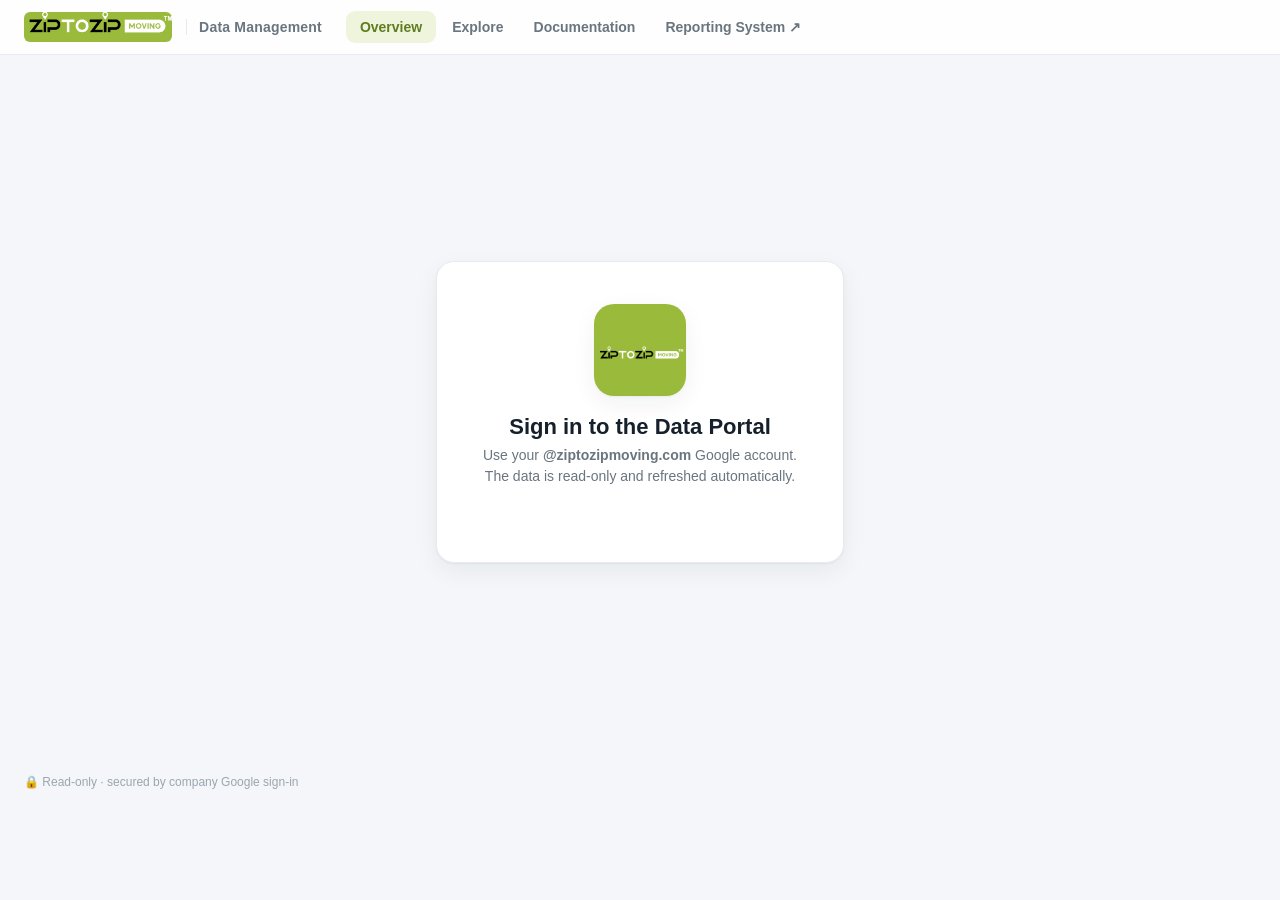
==== commit 338f7331: "deploy index.html" ====
--- a/index.html
+++ b/index.html
@@ -3,69 +3,621 @@
 <head>
 <meta charset="utf-8">
 <meta name="viewport" content="width=device-width, initial-scale=1">
-<title>Zip to Zip — Portal</title>
+<title>Zip to Zip — Data Management</title>
 <link rel="icon" type="image/png" href="logo.png">
 <link rel="apple-touch-icon" href="logo.png">
-<link rel="stylesheet" href="assets/portal.css">
+<script src="https://accounts.google.com/gsi/client" async></script>
+<style>
+  :root{
+    --bg:#f4f6f9; --panel:#fff; --ink:#16202c; --muted:#69757f; --faint:#9aa6b1; --line:#e7ebf1;
+    --brand:#9ABA3C; --brand-d:#5f7c20; --brand-soft:#eef5dc; --brand-press:#8aa634;
+    --blue:#2f6df6; --blue-soft:#e8f0fe; --amber:#e8a93b; --amber-soft:#fdf3e0; --red:#e0556b; --red-soft:#fcebee;
+    --teal:#0fb5ae; --shadow:0 1px 2px rgba(16,32,48,.05),0 8px 24px rgba(16,32,48,.06);
+    --radius:13px;
+  }
+  *{box-sizing:border-box}
+  html,body{height:100%}
+  body{margin:0;font-family:-apple-system,BlinkMacSystemFont,"Segoe UI",Roboto,Helvetica,Arial,sans-serif;background:var(--bg);color:var(--ink);font-size:14px}
+  /* ---------- header ---------- */
+  header.top{position:sticky;top:0;z-index:40;background:rgba(255,255,255,.86);backdrop-filter:saturate(180%) blur(10px);border-bottom:1px solid var(--line);display:flex;align-items:center;gap:18px;padding:11px 24px}
+  .brand{display:flex;align-items:center;gap:10px;font-weight:750;letter-spacing:.2px}
+  .logo{width:28px;height:28px;border-radius:8px;background:linear-gradient(135deg,var(--brand),#37c98a);display:grid;place-items:center;color:#fff;font-weight:800;box-shadow:0 2px 8px rgba(10,160,90,.35)}
+  nav.tabs{display:flex;gap:2px;margin-left:6px}
+  nav.tabs button{border:0;background:none;color:var(--muted);font-weight:600;padding:8px 14px;border-radius:9px;cursor:pointer;font-size:14px}
+  nav.tabs button.active{background:var(--brand-soft);color:var(--brand-d)}
+  nav.tabs button:hover:not(.active){background:#eef1f5;color:var(--ink)}
+  nav.tabs a.navlink{text-decoration:none;color:var(--muted);font-weight:600;padding:8px 14px;border-radius:9px;font-size:14px;display:inline-flex;align-items:center;gap:6px}
+  nav.tabs a.navlink:hover{background:#eef1f5;color:var(--ink)}
+  .spacer{flex:1}
+  .who{font-size:13px;color:var(--muted);display:flex;align-items:center;gap:7px}
+  .who .av{width:24px;height:24px;border-radius:50%;background:var(--brand-soft);color:var(--brand-d);display:grid;place-items:center;font-weight:700;font-size:12px}
+  .btn{border:1px solid var(--line);background:#fff;border-radius:10px;padding:0 13px;height:38px;font-size:13px;font-weight:600;cursor:pointer;color:var(--ink);display:inline-flex;align-items:center;gap:7px;white-space:nowrap}
+  .btn:hover{background:#f5f7fa;border-color:#d8dee6}
+  .btn.brand{background:var(--brand);border-color:var(--brand);color:#23300f;font-weight:700}
+  .btn.brand:hover{background:var(--brand-press);border-color:var(--brand-press)}
+  .brandlogo{height:30px;border-radius:6px;display:block}
+  .brandsub{color:var(--muted);font-weight:600;font-size:14px;border-left:1px solid var(--line);padding-left:12px;margin-left:4px}
+  .btn.ghost{border-color:transparent;background:transparent;color:var(--muted)}
+  .btn svg{width:15px;height:15px}
+  main{max-width:1280px;margin:0 auto;padding:24px}
+  .hidden{display:none!important}
+  /* ---------- gate ---------- */
+  .gate{min-height:74vh;display:grid;place-items:center;text-align:center}
+  .gate .card{background:#fff;border:1px solid var(--line);border-radius:18px;box-shadow:var(--shadow);padding:42px 46px;max-width:430px}
+  .gate h1{margin:.4em 0 .2em;font-size:22px}
+  .gate p{color:var(--muted);margin:.2em 0 20px;line-height:1.55}
+  .gate .g_id_signin{display:flex;justify-content:center}
+  /* ---------- kpis ---------- */
+  .kpis{display:grid;grid-template-columns:repeat(4,1fr);gap:14px;margin-bottom:20px}
+  .kpi{background:#fff;border:1px solid var(--line);border-radius:var(--radius);padding:16px 18px;box-shadow:var(--shadow);position:relative;overflow:hidden}
+  .kpi::after{content:"";position:absolute;right:-14px;top:-14px;width:52px;height:52px;border-radius:50%;background:var(--brand-soft)}
+  .kpi .label{font-size:11.5px;color:var(--muted);font-weight:700;text-transform:uppercase;letter-spacing:.05em}
+  .kpi .val{font-size:27px;font-weight:780;margin-top:7px;letter-spacing:-.5px}
+  .kpi .sub{font-size:12px;color:var(--faint);margin-top:3px}
+  .refreshbar{display:flex;align-items:center;gap:11px;background:#fff;border:1px solid var(--line);border-radius:12px;box-shadow:var(--shadow);padding:11px 16px;margin-bottom:16px;font-size:13.5px;color:var(--muted)}
+  .refreshbar .dotlive{width:8px;height:8px;border-radius:50%;background:var(--brand);box-shadow:0 0 0 3px var(--brand-soft);flex:none}
+  .refreshbar b{color:var(--ink);font-weight:650}
+  /* ---------- overview cards ---------- */
+  .section-title{font-size:12px;font-weight:750;color:var(--muted);text-transform:uppercase;letter-spacing:.06em;margin:4px 0 12px}
+  .grid{display:grid;grid-template-columns:repeat(auto-fill,minmax(266px,1fr));gap:10px}
+  .tcard{background:#fff;border:1px solid var(--line);border-radius:11px;padding:12px 14px;box-shadow:var(--shadow);cursor:pointer;transition:transform .09s,box-shadow .09s,border-color .09s}
+  .tcard:hover{transform:translateY(-2px);box-shadow:0 10px 24px rgba(16,32,48,.12);border-color:#d8e0e8}
+  .tcard h3{margin:0;font-size:13.5px;font-weight:700;display:flex;align-items:center;gap:7px}
+  .tcard .openhint{margin-left:auto;color:var(--faint);font-size:11px;font-weight:600;opacity:0;transition:opacity .1s}
+  .tcard:hover .openhint{opacity:1}
+  .dot{width:8px;height:8px;border-radius:50%;display:inline-block;flex:none;box-shadow:0 0 0 3px rgba(0,0,0,.03)}
+  .dot.g{background:var(--brand)} .dot.a{background:var(--amber)} .dot.r{background:#aab4bd}
+  .tcard .rows{font-size:20px;font-weight:780;margin:5px 0 3px;letter-spacing:-.4px}
+  .tcard .rows-lbl{font-size:11px}
+  .meta{font-size:11.5px;color:var(--muted);line-height:1.5}
+  .meta b{color:var(--ink);font-weight:650}
+  .chips{display:flex;flex-wrap:wrap;gap:4px;margin-top:8px}
+  .chip{background:#f2f5f9;border:1px solid var(--line);border-radius:999px;padding:2px 8px;font-size:10px;color:var(--muted)}
+  /* ---------- layer + folder grouping ---------- */
+  .layer-sec{margin:16px 0 0}
+  .layer-sec:first-child{margin-top:6px}
+  .layer-body{margin-top:13px}
+  .layer-sec[data-open="0"] .layer-body{display:none}
+  .layer-chev{width:17px;height:17px;color:var(--muted);transition:transform .15s;flex:none}
+  .layer-sec[data-open="0"] .layer-chev{transform:rotate(-90deg)}
+  .layer-head{display:flex;align-items:center;gap:12px;padding:13px 16px 13px 20px;border-radius:14px;position:relative;overflow:hidden;cursor:pointer;transition:filter .1s}
+  .layer-head:hover{filter:brightness(.985)}
+  .layer-head.raw{background:linear-gradient(90deg,var(--brand-soft),#fbfdf6)}
+  .layer-head.cur{background:linear-gradient(90deg,#eaf0fe,#fafbff)}
+  .layer-head::before{content:"";position:absolute;left:0;top:0;bottom:0;width:5px}
+  .layer-head.raw::before{background:var(--brand)}
+  .layer-head.cur::before{background:#3f62d8}
+  .layer-badge{font-size:11px;font-weight:820;letter-spacing:.08em;padding:5px 11px;border-radius:8px;flex:none}
+  .layer-badge.raw{background:var(--brand);color:#23300f}
+  .layer-badge.cur{background:#3f62d8;color:#fff}
+  .layer-titles{display:flex;flex-direction:column;gap:1px}
+  .layer-title{font-size:16.5px;font-weight:780;letter-spacing:-.2px;line-height:1.2}
+  .layer-desc{font-size:12px;color:var(--muted);font-weight:500}
+  .layer-sub{margin-left:auto;font-size:12.5px;color:var(--muted);font-weight:650;white-space:nowrap}
+  .folder{background:#fff;border:1px solid var(--line);border-radius:14px;box-shadow:var(--shadow);margin-bottom:11px;overflow:hidden;transition:box-shadow .1s}
+  .folder:hover{box-shadow:0 6px 20px rgba(16,32,48,.09)}
+  .folder-head{display:flex;align-items:center;gap:11px;padding:14px 17px;cursor:pointer;user-select:none;transition:background .08s}
+  .folder-head:hover{background:#f7faf6}
+  .folder-head .chev{width:15px;height:15px;color:var(--faint);transition:transform .15s;flex:none}
+  .folder[data-open="0"] .chev{transform:rotate(-90deg)}
+  .folder[data-open="0"] .folder-body{display:none}
+  .folder[data-open="0"]{background:#fcfdfe}
+  .folder-ico{font-size:17px;line-height:1;flex:none}
+  .folder-name{font-size:15px;font-weight:720;letter-spacing:-.1px}
+  .folder-meta{margin-left:auto;font-size:12px;color:var(--faint);font-weight:600;background:#f2f5f9;padding:3px 10px;border-radius:999px}
+  .folder-body{padding:3px 17px 17px}
+  .tcard .rows-lbl{font-size:12px;font-weight:600;color:var(--faint);letter-spacing:0}
+  .tag-model{display:inline-block;background:#eaf0fe;color:#2f52c9;font-weight:700;font-size:10.5px;padding:1px 7px;border-radius:999px;letter-spacing:.02em}
+  .curated-empty{background:#fff;border:1px dashed #cfd8e3;border-radius:14px;padding:30px 26px;text-align:center;color:var(--faint);font-size:13.5px;line-height:1.6}
+  /* ---------- explore ---------- */
+  .toolbar{background:#fff;border:1px solid var(--line);border-radius:var(--radius);box-shadow:var(--shadow);padding:12px 14px;display:flex;align-items:center;gap:10px;flex-wrap:wrap;margin-bottom:14px}
+  .field{display:flex;align-items:center;gap:7px;height:38px;border:1px solid var(--line);border-radius:10px;padding:0 6px 0 11px;background:#fff}
+  .field label{font-size:11px;color:var(--faint);font-weight:700;text-transform:uppercase;letter-spacing:.04em}
+  .field select,.field input{border:0;outline:0;background:transparent;font-size:13.5px;color:var(--ink);height:36px}
+  select.bare,input.bare{border:1px solid var(--line);border-radius:10px;height:38px;padding:0 11px;font-size:13.5px;background:#fff;color:var(--ink);outline:0}
+  select.bare:focus,input.bare:focus,.field:focus-within{border-color:var(--brand);box-shadow:0 0 0 3px var(--brand-soft)}
+  .search{flex:1;min-width:180px;position:relative;display:flex;align-items:center}
+  .search svg{position:absolute;left:11px;width:15px;height:15px;color:var(--faint)}
+  .search input{width:100%;height:38px;border:1px solid var(--line);border-radius:10px;padding:0 12px 0 33px;font-size:13.5px;outline:0;background:#fff}
+  .search input:focus{border-color:var(--brand);box-shadow:0 0 0 3px var(--brand-soft)}
+  .menu-wrap{position:relative}
+  .pop{position:absolute;top:calc(100% + 6px);z-index:50;background:#fff;border:1px solid var(--line);border-radius:12px;box-shadow:0 10px 30px rgba(16,32,48,.16);padding:6px;min-width:210px}
+  .pop.right{right:0}
+  .pop button.item{display:flex;width:100%;align-items:center;gap:10px;border:0;background:none;padding:9px 11px;border-radius:8px;font-size:13.5px;cursor:pointer;color:var(--ink);text-align:left}
+  .pop button.item:hover{background:#f3f6f9}
+  .pop button.item svg{width:16px;height:16px;flex:none;color:var(--muted)}
+  .colpop{max-height:320px;overflow:auto;min-width:240px}
+  .colpop .row{display:flex;align-items:center;gap:9px;padding:6px 9px;border-radius:8px;font-size:13px}
+  .colpop .row:hover{background:#f3f6f9}
+  .colpop .tools{display:flex;gap:6px;padding:4px 6px 8px;border-bottom:1px solid var(--line);margin-bottom:6px}
+  .metabar{display:flex;align-items:center;gap:10px;margin:0 2px 10px;font-size:13px;color:var(--muted)}
+  .pill{display:inline-flex;align-items:center;gap:6px;background:#f2f5f9;border:1px solid var(--line);border-radius:999px;padding:3px 11px;font-size:12px;color:var(--muted)}
+  .pill.warn{background:var(--amber-soft);border-color:#f3dca6;color:#9a6b12}
+  .tablewrap{background:#fff;border:1px solid var(--line);border-radius:var(--radius);box-shadow:var(--shadow);overflow:auto;max-height:64vh}
+  table.data{border-collapse:separate;border-spacing:0;width:100%;font-size:13px}
+  table.data th,table.data td{padding:12px 18px;border-bottom:1px solid #eef1f5;text-align:left;white-space:nowrap;max-width:400px;overflow:hidden;text-overflow:ellipsis;vertical-align:middle}
+  table.data thead th{position:sticky;top:0;background:#fbfcfe;font-weight:700;color:#5b6772;cursor:pointer;user-select:none;font-size:11px;text-transform:uppercase;letter-spacing:.05em;border-bottom:2px solid #e3e8ef;z-index:1}
+  table.data thead th:hover{color:var(--brand-d)}
+  table.data tbody tr{transition:background .06s}
+  table.data tbody tr:hover{background:#f5faf7}
+  table.data tbody tr:last-child td{border-bottom:0}
+  table.data th:first-child,table.data td:first-child{padding-left:22px}
+  table.data th:last-child,table.data td:last-child{padding-right:22px}
+  table.data td:first-child{color:var(--muted);font-variant-numeric:tabular-nums}
+  table.data th.num,table.data td.num{text-align:right;font-variant-numeric:tabular-nums}
+  td .money{font-variant-numeric:tabular-nums;font-weight:650}
+  .badge{display:inline-block;padding:2px 10px;border-radius:999px;font-size:11.5px;font-weight:650;line-height:1.5}
+  .badge.g{background:var(--brand-soft);color:var(--brand-d)} .badge.b{background:var(--blue-soft);color:#1b4fd1}
+  .badge.a{background:var(--amber-soft);color:#9a6b12} .badge.r{background:var(--red-soft);color:#bb3b52}
+  .badge.n{background:#eef1f5;color:#5b6772}
+  .muted{color:var(--faint)} .small{font-size:12px}
+  .pager{display:flex;align-items:center;gap:8px;justify-content:flex-end;margin-top:12px;font-size:13px;color:var(--muted)}
+  .state{display:grid;place-items:center;padding:64px 0;color:var(--faint);text-align:center}
+  .spin{width:26px;height:26px;border:3px solid var(--line);border-top-color:var(--brand);border-radius:50%;animation:sp .8s linear infinite;margin-bottom:12px}
+  @keyframes sp{to{transform:rotate(360deg)}}
+  /* docs */
+  .doc-wrap{max-width:940px;margin:0 auto}
+  .doc-card{background:#fff;border:1px solid var(--line);border-radius:var(--radius);padding:20px 22px;box-shadow:var(--shadow);margin-bottom:16px}
+  .doc-card h2{font-size:15px;margin:0 0 4px;display:flex;align-items:center;gap:8px}
+  .doc-card>p{color:var(--muted);line-height:1.6;margin:6px 0 12px;font-size:13.5px}
+  .kv{display:flex;gap:12px;align-items:center;font-size:13px;padding:9px 0;border-bottom:1px dashed var(--line)}
+  .kv:last-child{border-bottom:0}
+  .kv .k{color:var(--muted);width:120px;flex:none;font-weight:650}
+  .kv code,code.inline{background:#eef2f7;padding:2px 8px;border-radius:6px;font-size:12.5px;font-family:ui-monospace,SFMono-Regular,Menlo,Consolas,monospace}
+  .copybtn{margin-left:auto;border:1px solid var(--line);background:#fff;border-radius:7px;padding:4px 9px;font-size:11.5px;font-weight:600;cursor:pointer;color:var(--muted)}
+  .copybtn:hover{background:#f3f6f9;color:var(--ink)}
+  pre.code{position:relative;background:#0e1726;color:#e7eef6;border-radius:11px;padding:15px 16px;overflow:auto;font-size:12.5px;line-height:1.6;font-family:ui-monospace,SFMono-Regular,Menlo,Consolas,monospace;margin:4px 0}
+  pre.code .cp{position:absolute;top:8px;right:8px;background:#1d2a3d;border:0;color:#9fb4cc;border-radius:7px;padding:4px 9px;font-size:11px;cursor:pointer}
+  pre.code .cp:hover{background:#26384f;color:#fff}
+  table.api{width:100%;border-collapse:collapse;font-size:13px;margin-top:4px}
+  table.api th,table.api td{border-bottom:1px solid var(--line);padding:9px 10px;text-align:left;vertical-align:top}
+  table.api th{font-size:11px;text-transform:uppercase;letter-spacing:.04em;color:var(--muted)}
+  table.api code{background:#eef2f7;padding:1px 6px;border-radius:5px;font-size:12px;font-family:ui-monospace,monospace}
+  .dc-head{display:flex;align-items:center;gap:8px;flex-wrap:wrap}
+  /* toast */
+  #toast{position:fixed;bottom:24px;left:50%;transform:translateX(-50%) translateY(20px);background:#16202c;color:#fff;padding:11px 18px;border-radius:10px;font-size:13px;font-weight:600;box-shadow:0 8px 28px rgba(0,0,0,.25);opacity:0;pointer-events:none;transition:.25s;z-index:99;display:flex;gap:8px;align-items:center}
+  #toast.show{opacity:1;transform:translateX(-50%) translateY(0)}
+  footer{max-width:1280px;margin:6px auto 32px;padding:0 24px;color:var(--faint);font-size:12px;display:flex;gap:8px;align-items:center}
+  .err{color:var(--red);font-size:13px}
+  @media(max-width:820px){.kpis{grid-template-columns:repeat(2,1fr)}}
+</style>
 </head>
 <body>
-<header class="top" id="ztzHeader"></header>
+<header class="top">
+  <div class="brand"><a href="index.html" title="Portal home"><img class="brandlogo" src="logo-wide.png" alt="Zip to Zip Moving"></a><span class="brandsub">Data Management</span></div>
+  <nav class="tabs" id="tabs">
+    <button data-tab="overview" class="active">Overview</button>
+    <button data-tab="explore">Explore</button>
+    <button data-tab="docs">Documentation</button>
+    <a href="https://tornikez2z.github.io/ztzanalytics/" class="navlink" target="_blank" rel="noopener">Reporting System ↗</a>
+  </nav>
+  <div class="spacer"></div>
+  <div class="who" id="who"></div>
+  <div id="gbtn"><div id="g_id_onload" data-client_id="32168089642-fkk3rglncf6hl5ikq7pi6jbornug1kbb.apps.googleusercontent.com" data-callback="onSignIn" data-auto_prompt="false" data-auto_select="true"></div><div class="g_id_signin" data-type="standard" data-size="medium"></div></div>
+  <button class="btn ghost hidden" id="refreshBtn" title="Refresh data"><svg viewBox="0 0 24 24" fill="none" stroke="currentColor" stroke-width="2"><path d="M21 12a9 9 0 1 1-2.6-6.4M21 4v5h-5"/></svg></button>
+</header>
 
 <main>
-  <div class="hero">
-    <img class="mark" src="logo.png" alt="Zip to Zip Moving">
-    <h1>Zip to Zip — Company Portal</h1>
-    <p>Live company data and reporting, in one place. Data refreshes automatically every 6 hours from the systems of record.</p>
-  </div>
-
-  <div class="signbar hidden" id="signbar">
-    <span class="txt">Sign in with your <b>@ziptozipmoving.com</b> Google account to unlock the data &amp; dashboards.</span>
-    <span id="signSlot"></span>
-  </div>
-
-  <div class="hubgrid">
-    <a class="hub data" href="data.html">
-      <span class="ico">🗄️</span>
-      <h2>Data Management</h2>
-      <p>The data warehouse behind everything — dataset health &amp; freshness, the raw and curated layers, a full data explorer with exports, and the developer / AI API documentation.</p>
-      <div class="meta" id="dataMeta">
-        <span class="pill">Overview</span><span class="pill">Explore</span><span class="pill">API docs · public</span>
+  <section id="gate" class="gate">
+    <div class="card">
+      <img src="logo.png" alt="Zip to Zip Moving" style="width:92px;height:92px;border-radius:20px;display:block;margin:0 auto 18px;box-shadow:var(--shadow)">
+      <h1>Sign in to the Data Portal</h1>
+      <p>Use your <b>@ziptozipmoving.com</b> Google account.<br>The data is read-only and refreshed automatically.</p>
+      <div class="g_id_signin" data-type="standard" data-size="large" data-theme="filled_black" data-shape="pill"></div>
+      <div class="err" id="gateErr" style="margin-top:12px"></div>
+    </div>
+  </section>
+
+  <div id="app" class="hidden">
+    <!-- OVERVIEW -->
+    <section id="overview">
+      <div id="refreshBar" class="refreshbar"></div>
+      <div class="kpis" id="kpis"></div>
+      <div class="section-title">Datasets — health &amp; freshness</div>
+      <div id="cards"></div>
+    </section>
+
+    <!-- EXPLORE -->
+    <section id="explore" class="hidden">
+      <div class="toolbar">
+        <select class="bare" id="exTable" style="font-weight:650"></select>
+        <div class="menu-wrap">
+          <button class="btn" id="colBtn"><svg viewBox="0 0 24 24" fill="none" stroke="currentColor" stroke-width="2"><path d="M4 6h16M4 12h16M4 18h16"/></svg> Columns</button>
+          <div class="pop colpop hidden" id="colPop"></div>
+        </div>
+        <div class="field"><label>From</label><input type="date" id="exSince"></div>
+        <select class="bare" id="exLimit" title="Max rows to load">
+          <option value="1000">1,000 rows</option><option value="10000">10,000 rows</option>
+          <option value="50000">50,000 rows</option><option value="1000000">All rows</option>
+        </select>
+        <button class="btn brand" id="exLoad">Load</button>
+        <div class="search"><svg viewBox="0 0 24 24" fill="none" stroke="currentColor" stroke-width="2"><circle cx="11" cy="11" r="7"/><path d="m21 21-4.3-4.3"/></svg><input type="text" id="exSearch" placeholder="Search loaded rows…"></div>
+        <div class="menu-wrap">
+          <button class="btn" id="expBtn"><svg viewBox="0 0 24 24" fill="none" stroke="currentColor" stroke-width="2"><path d="M12 3v12m0 0 4-4m-4 4-4-4M5 21h14"/></svg> Export <svg viewBox="0 0 24 24" fill="none" stroke="currentColor" stroke-width="2" style="width:13px"><path d="m6 9 6 6 6-6"/></svg></button>
+          <div class="pop right hidden" id="expPop">
+            <button class="item" data-x="csv"><svg viewBox="0 0 24 24" fill="none" stroke="currentColor" stroke-width="2"><path d="M12 3v12m0 0 4-4m-4 4-4-4M5 21h14"/></svg> Download CSV</button>
+            <button class="item" data-x="json"><svg viewBox="0 0 24 24" fill="none" stroke="currentColor" stroke-width="2"><path d="M12 3v12m0 0 4-4m-4 4-4-4M5 21h14"/></svg> Download JSON</button>
+            <button class="item" data-x="copy"><svg viewBox="0 0 24 24" fill="none" stroke="currentColor" stroke-width="2"><rect x="9" y="9" width="11" height="11" rx="2"/><path d="M5 15V5a2 2 0 0 1 2-2h10"/></svg> Copy to clipboard</button>
+          </div>
+        </div>
       </div>
-      <span class="go">Open Data Management →</span>
-    </a>
-    <a class="hub reporting" href="reporting.html">
-      <span class="ico">📊</span>
-      <h2>Reporting System</h2>
-      <p>The company dashboards, rebuilt from Power BI on top of the curated warehouse — same measures, same filters, always live. Starting with the 16 General Analysis pages.</p>
-      <div class="meta" id="repMeta">
-        <span class="pill"><b>16</b>&nbsp;dashboards</span><span class="pill"><b>1</b>&nbsp;live</span><span class="pill">more in build</span>
-      </div>
-      <span class="go">Open Reporting System →</span>
-    </a>
+      <div class="metabar" id="exMeta"></div>
+      <div class="tablewrap"><div id="exBody"></div></div>
+      <div class="pager" id="exPager"></div>
+    </section>
+
+    <!-- DOCUMENTATION -->
+    <section id="docs" class="hidden doc-wrap"></section>
   </div>
 </main>
 
-<footer><span>🔒 Read-only · secured by company Google sign-in</span><span class="spacer"></span><span id="statLine"></span></footer>
-
-<script src="assets/portal.js"></script>
+<footer><span>🔒 Read-only · secured by company Google sign-in</span><span class="spacer" style="flex:1"></span><span id="genAt"></span></footer>
+<div id="toast"></div>
+
 <script>
-ZTZ.header("home");
-if (!ZTZ.getToken()) {
-  document.getElementById("signbar").classList.remove("hidden");
-  ZTZ.mountSignin(document.getElementById("signSlot"));
-} else {
-  // signed in — enrich the Data Management card with live stats
-  ZTZ.api("/api/_stats").then(s => {
-    const T = s.tables || [];
-    const rows = T.reduce((a, t) => a + t.rows, 0);
-    const cur = T.filter(t => (t.layer || "RAW").toUpperCase() !== "RAW").length;
-    document.getElementById("dataMeta").innerHTML =
-      `<span class="pill"><b>${T.length}</b>&nbsp;datasets</span>` +
-      `<span class="pill"><b>${ZTZ.fmtN(rows)}</b>&nbsp;records</span>` +
-      `<span class="pill"><b>${cur}</b>&nbsp;curated tables</span>`;
-    document.getElementById("statLine").textContent = "Snapshot: " + new Date(s.generated_at).toLocaleString();
-  }).catch(() => {});
-}
+const API="https://ztz-bridge-32168089642.us-east4.run.app";
+let TOKEN=null,STATS=null;
+const LABELS={angi_leads:"Angi Leads",thumbtack_leads:"Thumbtack Leads",ringcentral_calls:"RingCentral Calls",
+  ringcentral_sms:"RingCentral SMS",callrail_calls:"CallRail Calls",moveboard:"Moveboard (Jobs)",hatch:"Hatch"};
+const pretty=t=>LABELS[t]||t.replace(/_/g," ").replace(/\b\w/g,c=>c.toUpperCase());
+const dispName=t=>t.label||pretty(t.table);   // t is a STATS entry
+const fmtN=n=>Number(n).toLocaleString();
+/* group STATS entries into ordered folders by their catalog category */
+function groupByFolder(tables){
+  const f={};
+  tables.forEach(t=>{const k=t.category||"Other";
+    (f[k]=f[k]||{name:k,order:t.cat_order??999,items:[]}).items.push(t);
+    f[k].order=Math.min(f[k].order,t.cat_order??999);});
+  const arr=Object.values(f);
+  arr.forEach(x=>x.items.sort((a,b)=>((a.ds_order??999)-(b.ds_order??999))||a.table.localeCompare(b.table)));
+  arr.sort((a,b)=>(a.order-b.order)||a.name.localeCompare(b.name));
+  return arr;
+}
+const LAYER_META={RAW:{order:1,badge:"raw",title:"Raw Data"},CURATED:{order:2,badge:"cur",title:"Curated · Business Model"},SILVER:{order:2,badge:"cur",title:"Curated · Business Model"}};
+const LAYER_DESC={RAW:"Source data, loaded straight from the systems of record",CURATED:"Cleaned & modeled — ready for reporting",SILVER:"Cleaned & modeled — ready for reporting"};
+const FOLDER_ICONS={"Marketing & Leads":"📣","Communications":"☎️","Operations (Moves)":"🚚","Finances":"💰","Storage":"📦","Logistics Fleet":"👷","Customer Support Service":"🛟","Reviews":"⭐","Reference & Mappings":"🗺️","Facts":"📊","Dimensions":"🧩","Other":"🗂️"};
+/* group STATS entries into layers (RAW / CURATED), each holding folders */
+function groupByLayer(tables){
+  const L={};
+  tables.forEach(t=>{const k=(t.layer||"RAW").toUpperCase();(L[k]=L[k]||{layer:k,items:[]}).items.push(t);});
+  const arr=Object.values(L).map(l=>({layer:l.layer,folders:groupByFolder(l.items),
+    count:l.items.length,rows:l.items.reduce((a,t)=>a+t.rows,0)}));
+  arr.sort((a,b)=>((LAYER_META[a.layer]?LAYER_META[a.layer].order:9)-(LAYER_META[b.layer]?LAYER_META[b.layer].order:9))||a.layer.localeCompare(b.layer));
+  return arr;
+}
+function ago(s){if(!s)return"—";const d=new Date(s.replace(" ","T")+"Z");const m=(Date.now()-d)/6e4;
+  if(m<60)return Math.max(1,Math.round(m))+"m ago";const h=m/60;if(h<24)return Math.round(h)+"h ago";
+  const dd=h/24;if(dd<30)return Math.round(dd)+"d ago";return Math.round(dd/30)+"mo ago";}
+function statusDot(s){if(!s)return"r";const d=(Date.now()-new Date(s.replace(" ","T")+"Z"))/864e5;return d<7?"g":d<30?"a":"r";}
+function dOnly(s){return s?s.slice(0,10):"—";}
+function toast(msg){const t=document.getElementById("toast");t.innerHTML="✓ "+msg;t.classList.add("show");clearTimeout(t._t);t._t=setTimeout(()=>t.classList.remove("show"),2200);}
+
+async function api(path){const r=await fetch(API+path,{headers:{Authorization:"Bearer "+TOKEN}});
+  if(!r.ok){if(r.status===401){logout();}throw new Error("HTTP "+r.status+": "+(await r.text()));}return r.json();}
+function decodeJwt(t){try{return JSON.parse(atob(t.split(".")[1].replace(/-/g,"+").replace(/_/g,"/")));}catch(e){return {};}}
+function tokenValid(t){const p=decodeJwt(t);return !!(p.exp&&p.exp*1000>Date.now()+30000);}
+function logout(){TOKEN=null;try{localStorage.removeItem("ztz_tok");}catch(e){}
+  document.getElementById("who").innerHTML="";document.getElementById("gbtn").classList.remove("hidden");
+  document.getElementById("refreshBtn").classList.add("hidden");switchTab("overview");}
+
+async function applySession(token){
+  TOKEN=token; try{localStorage.setItem("ztz_tok",token);}catch(e){}
+  const email=(decodeJwt(token).email||"");
+  document.getElementById("who").innerHTML=email?`<span class="av">${email[0].toUpperCase()}</span>${email}`:"";
+  document.getElementById("gbtn").classList.add("hidden");
+  document.getElementById("refreshBtn").classList.remove("hidden");
+  try{await loadStats();}catch(e){document.getElementById("gateErr").textContent=e.message;logout();return;}
+  switchTab("overview");
+}
+window.onSignIn=(resp)=>applySession(resp.credential);
+function restoreSession(){let t=null;try{t=localStorage.getItem("ztz_tok");}catch(e){}
+  if(t&&tokenValid(t))applySession(t);}
+
+async function loadStats(){
+  STATS=await api("/api/_stats");
+  renderOverview();fillSelectors();
+  document.getElementById("genAt").textContent="Snapshot: "+new Date(STATS.generated_at).toLocaleString();
+}
+const kpi=(l,v,s)=>`<div class="kpi"><div class="label">${l}</div><div class="val">${v}</div><div class="sub">${s||""}</div></div>`;
+function renderOverview(){
+  const T=STATS.tables;
+  const totalRows=T.reduce((a,t)=>a+t.rows,0);
+  const lastUpd=T.map(t=>t.last_update).filter(Boolean).sort().slice(-1)[0];
+  const files=T.reduce((a,t)=>a+(t.by_file?t.by_file.length:0),0);
+  document.getElementById("kpis").innerHTML=
+    kpi("Total records",fmtN(totalRows),"across all datasets")+
+    kpi("Datasets",T.length,"live tables")+
+    kpi("Source files",files,"loaded exports")+
+    kpi("Last updated",ago(lastUpd),lastUpd?("on "+dOnly(lastUpd)):"");
+  const card=t=>{
+    const chips=(t.by_file||[]).slice(0,6).map(f=>`<span class="chip">${f.file}: ${fmtN(f.rows)}</span>`).join("");
+    const nf=(t.by_file||[]).length;
+    const src=nf?`<b>${t.columns}</b> fields · <b>${nf}</b> source file${nf===1?'':'s'}`
+               :`<b>${t.columns}</b> fields · <span class="tag-model">modeled</span>`;
+    const cov=(t.date_min||t.date_max)?`<div>Coverage <b>${dOnly(t.date_min)}</b> → <b>${dOnly(t.date_max)}</b></div>`:"";
+    return `<div class="tcard" data-table="${t.table}">
+      <h3><span class="dot ${statusDot(t.last_update)}"></span>${dispName(t)}<span class="openhint">Explore →</span></h3>
+      <div class="rows">${fmtN(t.rows)} <span class="rows-lbl">records</span></div>
+      <div class="meta">
+        <div>Updated <b>${ago(t.last_update)}</b> <span class="muted">(${dOnly(t.last_update)})</span></div>
+        ${cov}
+        <div>${src}</div>
+      </div>${chips?`<div class="chips">${chips}</div>`:""}</div>`;
+  };
+  const folderPanel=f=>{
+    const rows=f.items.reduce((a,t)=>a+t.rows,0);
+    return `<div class="folder" data-open="1">
+      <div class="folder-head">
+        <svg class="chev" viewBox="0 0 24 24" fill="none" stroke="currentColor" stroke-width="2.6"><path d="m6 9 6 6 6-6"/></svg>
+        <span class="folder-ico">${FOLDER_ICONS[f.name]||"📁"}</span>
+        <span class="folder-name">${f.name}</span>
+        <span class="folder-meta">${f.items.length} dataset${f.items.length===1?'':'s'} · ${fmtN(rows)} records</span>
+      </div>
+      <div class="folder-body"><div class="grid">${f.items.map(card).join("")}</div></div>
+    </div>`;
+  };
+  const layerHead=(lay,count,rows,sub)=>{const m=LAYER_META[lay]||{badge:"cur",title:lay};
+    return `<div class="layer-head ${m.badge}"><svg class="layer-chev" viewBox="0 0 24 24" fill="none" stroke="currentColor" stroke-width="2.6"><path d="m6 9 6 6 6-6"/></svg><span class="layer-badge ${m.badge}">${lay}</span>`+
+      `<div class="layer-titles"><div class="layer-title">${m.title}</div>`+
+      `<div class="layer-desc">${LAYER_DESC[lay]||""}</div></div>`+
+      `<span class="layer-sub">${sub!=null?sub:(count+" dataset"+(count===1?'':'s')+" · "+fmtN(rows)+" records")}</span></div>`;};
+  const layers=groupByLayer(T);
+  const layerSec=(head,body)=>`<div class="layer-sec" data-open="0">${head}<div class="layer-body">${body}</div></div>`;
+  let html=layers.map(l=>layerSec(layerHead(l.layer,l.count,l.rows), l.folders.map(folderPanel).join(""))).join("");
+  if(!layers.some(l=>l.layer!=="RAW")){
+    html+=layerSec(layerHead("CURATED",0,0,"in progress"),
+      `<div class="curated-empty">🏗️ &nbsp;The curated <b>silver layer</b> is being built — modeled tables mirroring the reporting system (facts, dimensions, applied translators) will appear here.</div>`);
+  }
+  document.getElementById("cards").innerHTML=html;
+  document.querySelectorAll(".layer-head").forEach(h=>h.onclick=()=>{const s=h.closest(".layer-sec");s.dataset.open=s.dataset.open==="1"?"0":"1";});
+  document.querySelectorAll(".folder-head").forEach(h=>h.onclick=e=>{e.stopPropagation();const f=h.parentNode;f.dataset.open=f.dataset.open==="1"?"0":"1";});
+  document.querySelectorAll(".tcard").forEach(c=>c.onclick=()=>{document.getElementById("exTable").value=c.dataset.table;switchTab("explore");onTableChange();loadTable();});
+  renderRefreshBar();
+}
+function nextRefreshStr(){
+  const et=new Date(new Date().toLocaleString("en-US",{timeZone:"America/New_York"}));
+  const mins=et.getHours()*60+et.getMinutes();
+  const until=(Math.floor(mins/360)+1)*360-mins;
+  const h=Math.floor(until/60), m=until%60;
+  return (h?h+"h ":"")+m+"m";
+}
+let _refreshing=false;
+function renderRefreshBar(){
+  const el=document.getElementById("refreshBar");
+  if(_refreshing){el.innerHTML=`<span class="dotlive"></span><span><b>Refreshing…</b> pulling the latest data — the overview updates automatically when it's ready (a few minutes).</span>`;return;}
+  el.innerHTML=`<span class="dotlive"></span><span>Data auto-refreshes every 6 hours · <b>next in ${nextRefreshStr()}</b></span><span style="flex:1"></span><button class="btn brand" id="refreshNow">↻ Refresh data now</button>`;
+  document.getElementById("refreshNow").onclick=()=>doDataRefresh();
+}
+function dataSig(){return STATS?STATS.tables.map(t=>t.table+":"+t.rows+":"+t.last_update).join("|"):"";}
+async function doDataRefresh(){
+  _refreshing=true; renderRefreshBar();
+  try{
+    const r=await fetch(API+"/api/refresh",{method:"POST",headers:{Authorization:"Bearer "+TOKEN}});
+    if(r.status===401){logout();return;}
+    const j=await r.json(); if(!r.ok) throw new Error(j.error||("HTTP "+r.status));
+    toast(j.message||"Refresh started"); pollAfterRefresh();
+  }catch(e){ _refreshing=false; renderRefreshBar(); toast("Refresh failed: "+e.message); }
+}
+function pollAfterRefresh(){
+  const before=dataSig(); let n=0;
+  const iv=setInterval(async()=>{ n++;
+    try{await loadStats();}catch(e){clearInterval(iv);_refreshing=false;renderRefreshBar();return;}
+    if(dataSig()!==before){clearInterval(iv);_refreshing=false;renderRefreshBar();toast("Overview updated with fresh data");}
+    else if(n>=12){clearInterval(iv);_refreshing=false;renderRefreshBar();}
+  },30000);
+}
+function fillSelectors(){
+  document.getElementById("exTable").innerHTML=groupByFolder(STATS.tables).map(f=>
+    `<optgroup label="${f.name}">`+f.items.map(t=>`<option value="${t.table}">${dispName(t)}</option>`).join("")+`</optgroup>`
+  ).join("");
+  onTableChange();
+}
+
+/* ---------- Explore ---------- */
+let curRows=[],curCols=[],chosenCols=[],sortKey=null,sortDir=1,page=0;const PAGE=100;
+const statForTable=t=>STATS.tables.find(x=>x.table===t);
+const CUR=/(total|cost|price|tax|quote|payment|charge|valuation|tips|amount|revenue|\bnet\b|\bfee\b)/i;
+const NUMC=/(^#$|count|number|qty|score|duration|segment|response time|trucks|crew|lbs|c\.f)/i;
+const STAT=/status|flag/i;
+const SCOL={booked:"g",completed:"g",won:"g",paid:"g",active:"g",quote:"b",new:"b",open:"b","in progress":"b",pending:"a",hold:"a",scheduled:"a",cancelled:"r",canceled:"r",lost:"r",refunded:"r",failed:"r"};
+const isNum=v=>v!==null&&v!==""&&!isNaN(Number(String(v).replace(/[,$\s]/g,"")));
+const money=v=>Number(String(v).replace(/[,$\s]/g,"")).toLocaleString(undefined,{style:"currency",currency:"USD"});
+const isDate=v=>typeof v==="string"&&/^\d{4}-\d{2}-\d{2}([ T]\d{2}:\d{2})?/.test(v);
+function fmtDate(v){const t=/\d{2}:\d{2}/.test(v);const d=new Date(v.replace(" ","T"));if(isNaN(d))return v;
+  let s=d.toLocaleDateString(undefined,{year:"numeric",month:"short",day:"numeric"});
+  if(t)s+=" · "+d.toLocaleTimeString(undefined,{hour:"2-digit",minute:"2-digit"});return s;}
+const rightAlign=c=>CUR.test(c)||NUMC.test(c);
+function cell(c,v){
+  if(v===null||v===undefined||v==="")return '<span class="muted">—</span>';
+  if(STAT.test(c)){const k=String(v).toLowerCase().trim();return `<span class="badge ${SCOL[k]||"n"}">${v}</span>`;}
+  if(CUR.test(c)&&isNum(v))return `<span class="money">${money(v)}</span>`;
+  if(isDate(String(v)))return fmtDate(String(v));
+  return String(v);
+}
+function onTableChange(){chosenCols=[];sortKey=null;page=0;document.getElementById("exSince").value="";
+  document.getElementById("colPop").innerHTML="<div class='muted small' style='padding:6px 9px'>Load once to choose columns…</div>";
+  document.getElementById("exMeta").innerHTML="";document.getElementById("exBody").innerHTML="";document.getElementById("exPager").innerHTML="";}
+async function loadTable(){
+  const t=document.getElementById("exTable").value,lim=document.getElementById("exLimit").value,since=document.getElementById("exSince").value;
+  let path=`/api/${encodeURIComponent(t)}?limit=${lim}`;
+  if(chosenCols.length)path+=`&cols=${encodeURIComponent(chosenCols.join(","))}`;
+  const st=statForTable(t);if(since&&st&&st.date_col)path+=`&since=${since}&since_col=${encodeURIComponent(st.date_col)}`;
+  document.getElementById("exBody").innerHTML='<div class="state"><div class="spin"></div>Loading '+pretty(t)+'…</div>';
+  document.getElementById("exMeta").innerHTML="";document.getElementById("exPager").innerHTML="";
+  try{
+    const data=await api(path);
+    curRows=data.rows||[];curCols=curRows.length?Object.keys(curRows[0]):[];
+    if(!chosenCols.length)buildColMenu(curCols);
+    sortKey=null;page=0;
+    document.getElementById("exMeta").innerHTML=`<span class="pill">▦ <b style="color:var(--ink)">${fmtN(data.count)}</b>&nbsp;rows</span>`+
+      (data.truncated?`<span class="pill warn">capped at limit — add a date filter for more</span>`:"")+
+      (since?`<span class="pill">since ${since}</span>`:"");
+    renderGrid();
+  }catch(e){document.getElementById("exBody").innerHTML=`<div class="state"><span class="err">${e.message}</span></div>`;}
+}
+function buildColMenu(cols){
+  const pop=document.getElementById("colPop");
+  pop.innerHTML=`<div class="tools"><button class="btn ghost small" id="colAll">All</button><button class="btn ghost small" id="colNone">None</button></div>`+
+    cols.map(c=>`<label class="row"><input type="checkbox" value="${c.replace(/"/g,'&quot;')}" checked> ${c}</label>`).join("");
+  const sync=()=>{chosenCols=[...pop.querySelectorAll("input:checked")].map(x=>x.value);};
+  pop.querySelectorAll("input").forEach(cb=>cb.onchange=sync);
+  pop.querySelector("#colAll").onclick=()=>{pop.querySelectorAll("input").forEach(x=>x.checked=true);sync();};
+  pop.querySelector("#colNone").onclick=()=>{pop.querySelectorAll("input").forEach(x=>x.checked=false);sync();};
+  chosenCols=cols.slice();
+}
+function viewRows(){
+  const q=document.getElementById("exSearch").value.trim().toLowerCase();
+  let rows=q?curRows.filter(r=>Object.values(r).some(v=>String(v??"").toLowerCase().includes(q))):curRows;
+  if(sortKey)rows=[...rows].sort((a,b)=>{let x=a[sortKey],y=b[sortKey];if(x==null)return 1;if(y==null)return -1;
+    const nx=parseFloat(String(x).replace(/[,$]/g,"")),ny=parseFloat(String(y).replace(/[,$]/g,""));
+    const both=!isNaN(nx)&&!isNaN(ny);return(both?nx-ny:String(x).localeCompare(String(y)))*sortDir;});
+  return rows;
+}
+function renderGrid(){
+  const rows=viewRows(),cols=curCols,start=page*PAGE,slice=rows.slice(start,start+PAGE);
+  if(!curRows.length){document.getElementById("exBody").innerHTML='<div class="state">No rows. Click <b style="color:var(--ink);margin:0 4px">Load</b> to fetch data.</div>';return;}
+  const head="<thead><tr>"+cols.map(c=>`<th class="${rightAlign(c)?'num':''}" data-k="${c.replace(/"/g,'&quot;')}">${c}${sortKey===c?(sortDir>0?" ↑":" ↓"):""}</th>`).join("")+"</tr></thead>";
+  const body="<tbody>"+slice.map(r=>"<tr>"+cols.map(c=>`<td class="${rightAlign(c)?'num':''}" title="${String(r[c]??"").replace(/"/g,'&quot;')}">${cell(c,r[c])}</td>`).join("")+"</tr>").join("")+"</tbody>";
+  document.getElementById("exBody").innerHTML=`<table class="data">${head}${body}</table>`;
+  document.querySelectorAll("#exBody th").forEach(th=>th.onclick=()=>{const k=th.dataset.k;if(sortKey===k)sortDir*=-1;else{sortKey=k;sortDir=1;}page=0;renderGrid();});
+  const tot=rows.length,end=Math.min(start+PAGE,tot);
+  document.getElementById("exPager").innerHTML=`<span>${tot?start+1:0}–${end} of <b style="color:var(--ink)">${fmtN(tot)}</b></span>
+    <button class="btn" id="pp" ${page<=0?"disabled":""}>‹</button><button class="btn" id="pn" ${end>=tot?"disabled":""}>›</button>`;
+  const pp=document.getElementById("pp"),pn=document.getElementById("pn");
+  if(pp)pp.onclick=()=>{page--;renderGrid();};if(pn)pn.onclick=()=>{page++;renderGrid();};
+}
+function toCSV(rows){if(!rows.length)return"";const cols=Object.keys(rows[0]);
+  const esc=v=>{v=v==null?"":String(v);return /[",\n]/.test(v)?'"'+v.replace(/"/g,'""')+'"':v;};
+  return cols.join(",")+"\n"+rows.map(r=>cols.map(c=>esc(r[c])).join(",")).join("\n");}
+function dl(name,text,type){const b=new Blob([text],{type});const u=URL.createObjectURL(b);const a=document.createElement("a");a.href=u;a.download=name;a.click();URL.revokeObjectURL(u);}
+function doExport(kind){
+  const rows=viewRows(),t=document.getElementById("exTable").value;
+  if(!rows.length){toast("Nothing to export — load data first");return;}
+  if(kind==="csv"){dl(t+".csv",toCSV(rows),"text/csv");toast(fmtN(rows.length)+" rows → CSV");}
+  else if(kind==="json"){dl(t+".json",JSON.stringify(rows,null,2),"application/json");toast(fmtN(rows.length)+" rows → JSON");}
+  else if(kind==="copy"){navigator.clipboard.writeText(toCSV(rows)).then(()=>toast(fmtN(rows.length)+" rows copied"));}
+  document.getElementById("expPop").classList.add("hidden");
+}
+
+/* ---------- Documentation ---------- */
+const CLIENT_ID="32168089642-fkk3rglncf6hl5ikq7pi6jbornug1kbb.apps.googleusercontent.com";
+const esc=s=>String(s).replace(/&/g,"&amp;").replace(/</g,"&lt;").replace(/>/g,"&gt;");
+const codeBlock=txt=>`<pre class="code"><button class="cp">Copy</button>${esc(txt)}</pre>`;
+const QS=`const API = "${API}";
+// idToken = the Google ID token from "Sign in with Google" (@ziptozipmoving.com)
+const res = await fetch(API + "/api/moveboard?since=2025-01-01&since_col=Create Date&limit=5000", {
+  headers: { Authorization: "Bearer " + idToken }
+});
+const data = await res.json();   // { table, count, truncated, rows: [...] }`;
+function docsStatic(){
+  const docUrl=location.origin+location.pathname.replace(/[^/]*$/,"")+"llms.txt";
+  const aiPrompt="Fetch "+docUrl+" and use it to connect this project to the Zip to Zip live data bridge: repoint the data sources onto the bridge using the API, datasets, columns, auth, and query parameters it documents, then rebuild the dashboards to read live data.";
+  return `
+  <div class="doc-card">
+    <h2>Zip to Zip — Data Bridge API</h2>
+    <p>This portal reads live data from a read-only HTTP API ("the bridge"). This page documents it for developers and AI assistants building dashboards or tools on top of the data. Everything is <b>read-only</b>; data refreshes automatically (~every 6 hours).</p>
+    <div style="background:var(--brand-soft);border:1px solid #c7ecd6;border-radius:10px;padding:12px 14px;margin-top:6px">
+      <div style="font-weight:700;color:var(--brand-d);margin-bottom:4px">🤖 For AI assistants</div>
+      <div style="font-size:13.5px;color:#1f3a2b;line-height:1.55">Point another Claude at this <b>public, no-login</b> reference — it contains this whole spec:</div>
+      <div style="display:flex;align-items:center;gap:8px;flex-wrap:wrap;margin-top:8px">
+        <code class="inline" style="font-size:12.5px">${docUrl}</code>
+        <button class="copybtn" data-copy="${docUrl}">Copy URL</button>
+        <button class="copybtn" data-copy="${aiPrompt}" style="border-color:var(--brand);color:var(--brand-d)">Copy AI prompt</button>
+      </div>
+    </div>
+  </div>
+  <div class="doc-card">
+    <h2>Connection</h2>
+    <div class="kv"><span class="k">Bridge URL</span><code>${API}</code><button class="copybtn" data-copy="${API}">Copy</button></div>
+    <div class="kv"><span class="k">Google Client ID</span><code>${CLIENT_ID}</code><button class="copybtn" data-copy="${CLIENT_ID}">Copy</button></div>
+    <div class="kv"><span class="k">Auth</span><span>Google sign-in restricted to <code class="inline">@ziptozipmoving.com</code>. Send the ID token as <code class="inline">Authorization: Bearer &lt;token&gt;</code> on every request (except <code class="inline">/api/health</code>).</span></div>
+    <div class="kv"><span class="k">Origin</span><span>The page must be served from an allow-listed origin (<code class="inline">marymd84.github.io</code>, <code class="inline">tornikez2z.github.io</code>). Need another? Ask the data owner.</span></div>
+    <div class="kv"><span class="k">Access</span><span>Read-only (SELECT). No writes are possible.</span></div>
+  </div>
+  <div class="doc-card">
+    <h2>Endpoints</h2>
+    <table class="api">
+      <tr><th>Method &amp; path</th><th>Returns</th></tr>
+      <tr><td><code>GET /api/health</code></td><td>{ "ok": true } — open, no auth</td></tr>
+      <tr><td><code>GET /api/_tables</code></td><td>{ "tables": [...] } — live dataset names</td></tr>
+      <tr><td><code>GET /api/_stats</code></td><td>per-dataset metadata: rows, columns, last update, date coverage, by-file, by-month</td></tr>
+      <tr><td><code>GET /api/&lt;dataset&gt;</code></td><td>{ "table", "count", "truncated", "rows": [...] } — rows keyed by exact column name</td></tr>
+    </table>
+  </div>
+  <div class="doc-card">
+    <h2>Query parameters (for <code class="inline">/api/&lt;dataset&gt;</code>)</h2>
+    <table class="api">
+      <tr><th>Param</th><th>Meaning</th></tr>
+      <tr><td><code>limit</code></td><td>Max rows (ceiling ~1,000,000). <code>truncated:true</code> in the response means you hit the cap.</td></tr>
+      <tr><td><code>since</code> + <code>since_col</code></td><td>Server-side date filter. Example: <code>?since=2025-01-01&amp;since_col=Create Date</code></td></tr>
+      <tr><td><code>cols</code></td><td>Return only these columns (validated). Example: <code>?cols=#,Status,Closing Total,Create Date</code></td></tr>
+    </table>
+    <p style="margin-top:12px">Responses are streamed and gzip-compressed, so full tables of any size are fine. Pull only what you need with <code class="inline">since</code>/<code class="inline">cols</code>, and render large results with a virtualized/paginated grid.</p>
+  </div>
+  <div class="doc-card">
+    <h2>Quick start</h2>
+    ${codeBlock(QS)}
+  </div>
+  <div class="doc-card">
+    <h2>Notes &amp; conventions</h2>
+    <p>• Column names are the exact source headers (with spaces/symbols, e.g. <code class="inline">"Date / Time"</code>, <code class="inline">"#"</code>). • Every table also has 4 lineage columns: <code class="inline">File Name</code>, <code class="inline">Company</code>, <code class="inline">Update Date</code>, <code class="inline">File Path</code>. • Dates come back as strings (<code class="inline">"2025-06-03 17:42:00"</code>); blanks are <code class="inline">null</code>. • Data is customer PII — only signed-in company users see it; don't export it elsewhere. • If your project currently uses any of these datasets from Excel/Sheets, switch its data source to this bridge so it stays live.</p>
+  </div>
+  <div class="section-title" style="margin-top:8px">Datasets (live)</div>
+  <div id="docsDatasets"><div class="state"><div class="spin"></div>Loading dataset schemas…</div></div>`;
+}
+const docsCols={};
+function renderDocs(){
+  const el=document.getElementById("docs");
+  el.innerHTML=docsStatic();          // static reference — works with or without sign-in
+  wireCopy(el);
+  const dd=document.getElementById("docsDatasets");
+  if(!TOKEN||!STATS){
+    dd.innerHTML='<div class="doc-card"><span class="muted">Sign in to load the live dataset list with columns — or open the public reference (<code class="inline">llms.txt</code>) linked above, which lists every dataset and column.</span></div>';
+    return;
+  }
+  dd.innerHTML='<div class="state"><div class="spin"></div>Loading dataset schemas…</div>';
+  loadDocsDatasets(dd);
+}
+async function loadDocsDatasets(dd){
+  await Promise.all(STATS.tables.map(async t=>{
+    if(docsCols[t.table]!==undefined)return;
+    try{const d=await api(`/api/${encodeURIComponent(t.table)}?limit=1`);docsCols[t.table]=d.rows.length?Object.keys(d.rows[0]):[];}
+    catch(e){docsCols[t.table]=null;}
+  }));
+  dd.innerHTML=STATS.tables.map(t=>{
+    const cols=docsCols[t.table];
+    const chips=cols?cols.map(c=>`<span class="chip">${esc(c)}</span>`).join(""):'<span class="muted small">unavailable</span>';
+    return `<div class="doc-card"><div class="dc-head"><code class="inline" style="font-size:13px">${t.table}</code> <span class="muted">${pretty(t.table)}</span><span style="flex:1"></span><span class="muted small">${fmtN(t.rows)} rows · date: ${t.date_col||"—"} · ${dOnly(t.date_min)}→${dOnly(t.date_max)}</span></div><div class="chips" style="margin-top:11px">${chips}</div></div>`;
+  }).join("");
+}
+function wireCopy(scope){
+  scope.querySelectorAll(".copybtn").forEach(b=>b.onclick=()=>{navigator.clipboard.writeText(b.dataset.copy);toast("Copied");});
+  scope.querySelectorAll("pre.code .cp").forEach(b=>b.onclick=()=>{const p=b.closest("pre").cloneNode(true);p.querySelector(".cp").remove();navigator.clipboard.writeText(p.textContent);toast("Code copied");});
+}
+
+/* ---------- chrome / events ---------- */
+function switchTab(name){
+  document.querySelectorAll("#tabs button").forEach(b=>b.classList.toggle("active",b.dataset.tab===name));
+  // Documentation is public; Overview/Explore require sign-in (show the gate if not).
+  const showApp=(name==="docs")||!!TOKEN;
+  document.getElementById("gate").classList.toggle("hidden",showApp);
+  document.getElementById("app").classList.toggle("hidden",!showApp);
+  if(showApp){
+    ["overview","explore","docs"].forEach(s=>document.getElementById(s).classList.toggle("hidden",s!==name));
+    if(name==="docs")renderDocs();
+  }
+}
+document.querySelectorAll("#tabs button").forEach(b=>b.onclick=()=>switchTab(b.dataset.tab));
+document.getElementById("refreshBtn").onclick=()=>{document.getElementById("refreshBtn").style.opacity=.5;loadStats().finally(()=>document.getElementById("refreshBtn").style.opacity=1);toast("Refreshed");};
+document.getElementById("exLoad").onclick=loadTable;
+document.getElementById("exTable").onchange=onTableChange;
+document.getElementById("exSearch").oninput=()=>{page=0;renderGrid();};
+document.getElementById("colBtn").onclick=e=>{e.stopPropagation();document.getElementById("colPop").classList.toggle("hidden");document.getElementById("expPop").classList.add("hidden");};
+document.getElementById("expBtn").onclick=e=>{e.stopPropagation();document.getElementById("expPop").classList.toggle("hidden");document.getElementById("colPop").classList.add("hidden");};
+document.querySelectorAll("#expPop .item").forEach(b=>b.onclick=()=>doExport(b.dataset.x));
+document.addEventListener("click",()=>{document.getElementById("colPop").classList.add("hidden");document.getElementById("expPop").classList.add("hidden");});
+document.getElementById("colPop").addEventListener("click",e=>e.stopPropagation());
+restoreSession();   // reuse a still-valid token so we don't re-prompt every reload
 </script>
 </body>
 </html>
